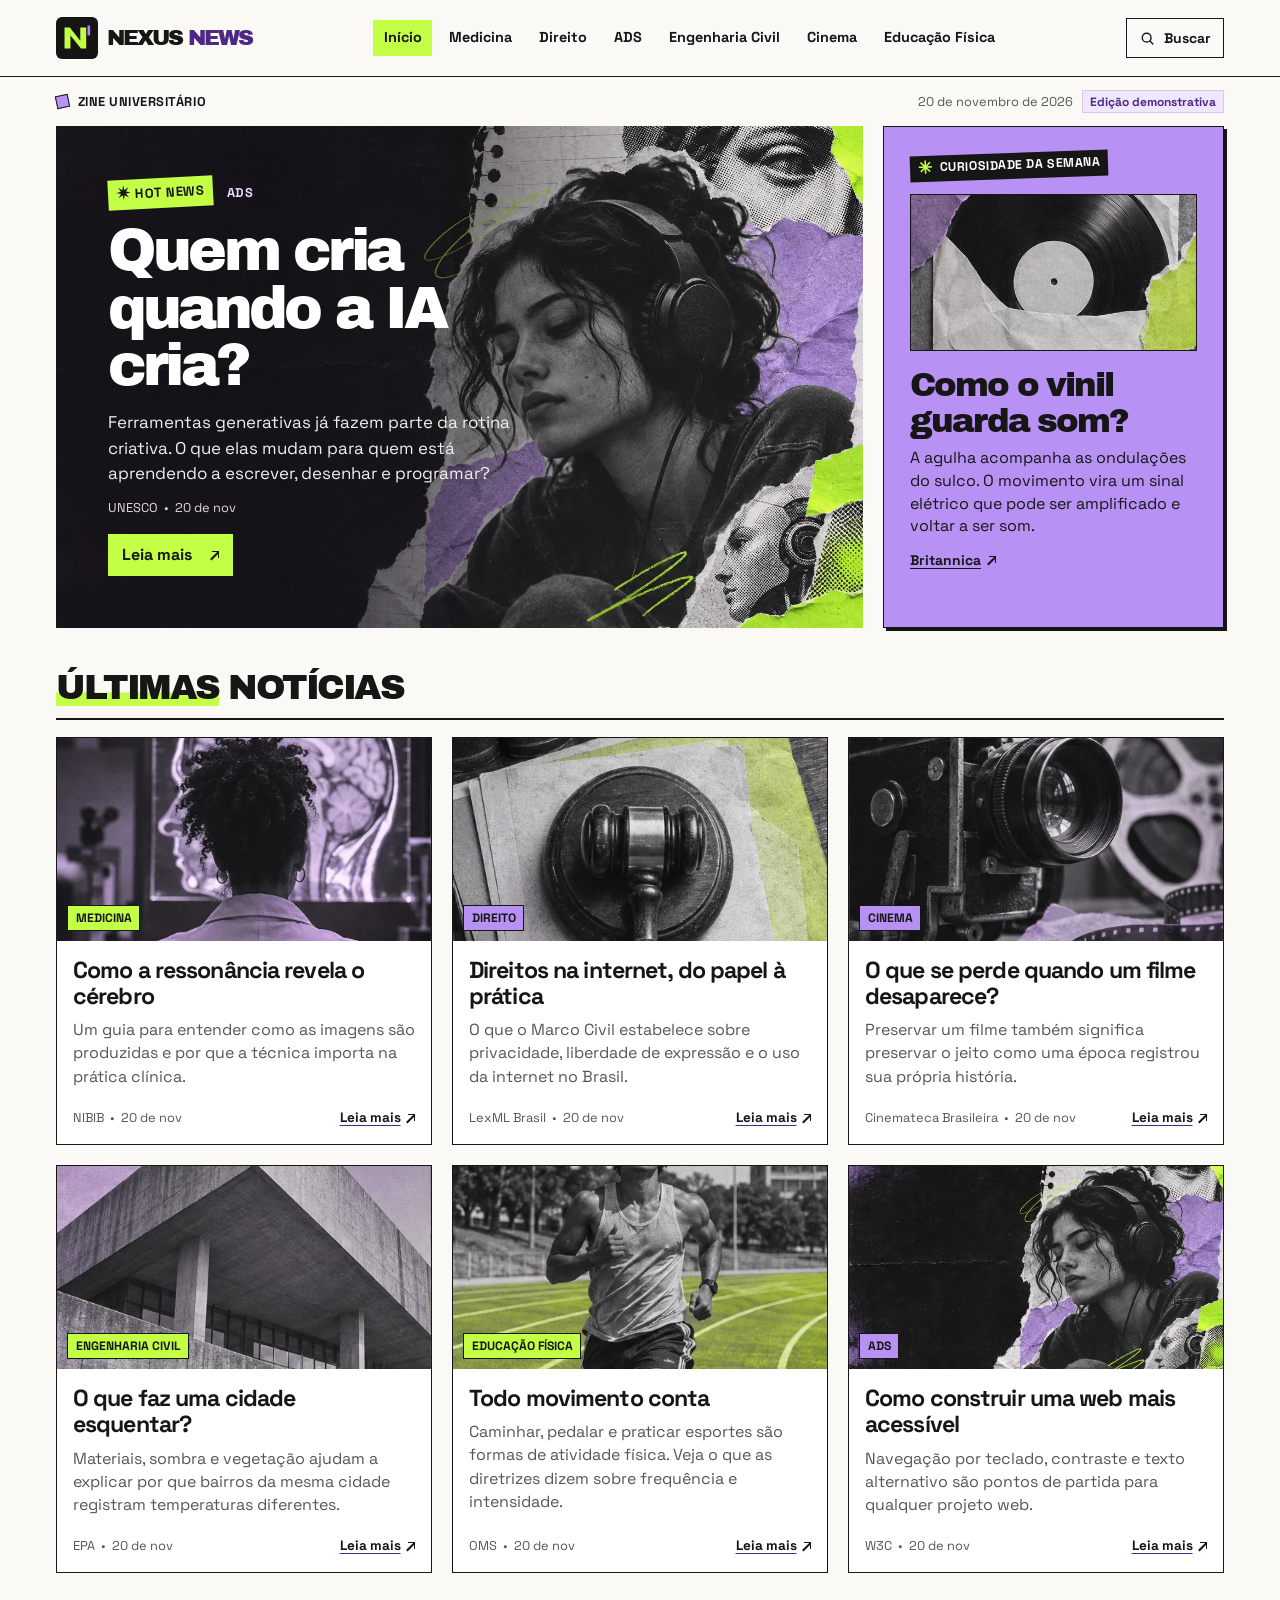
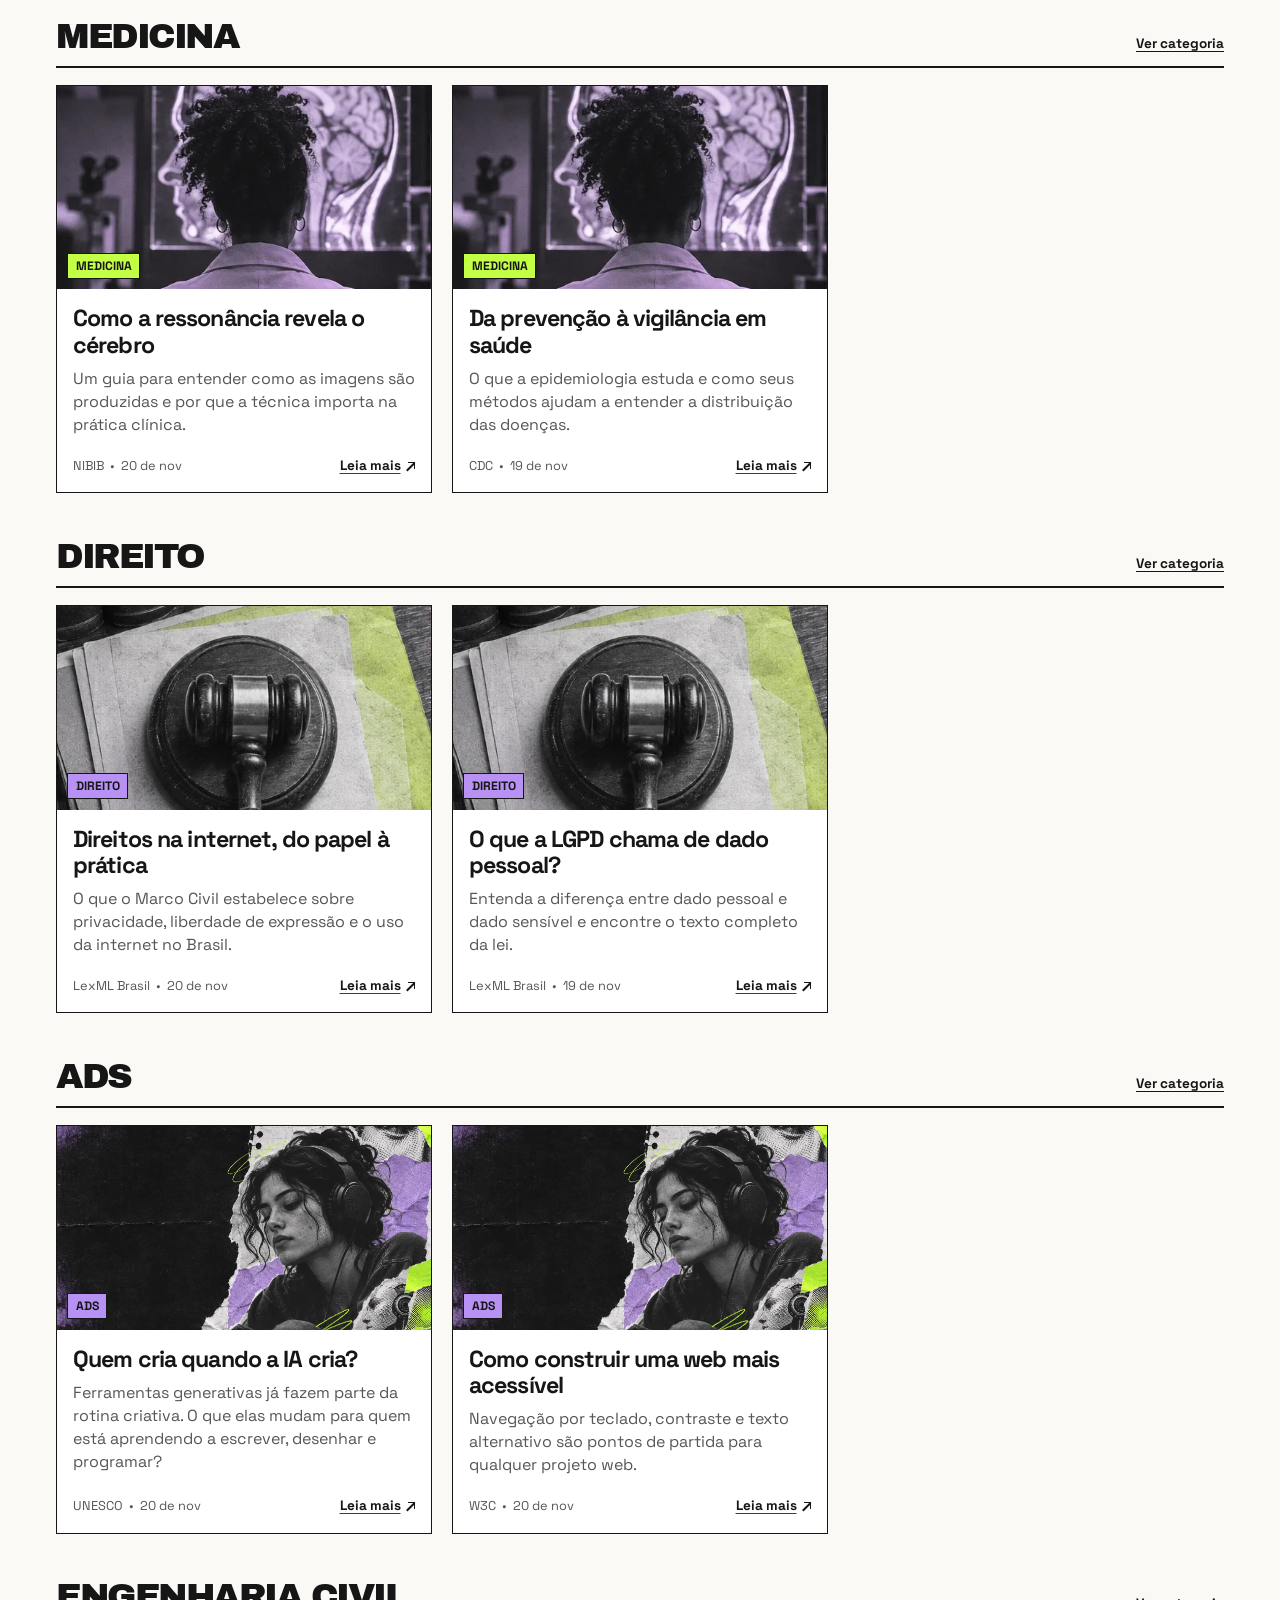
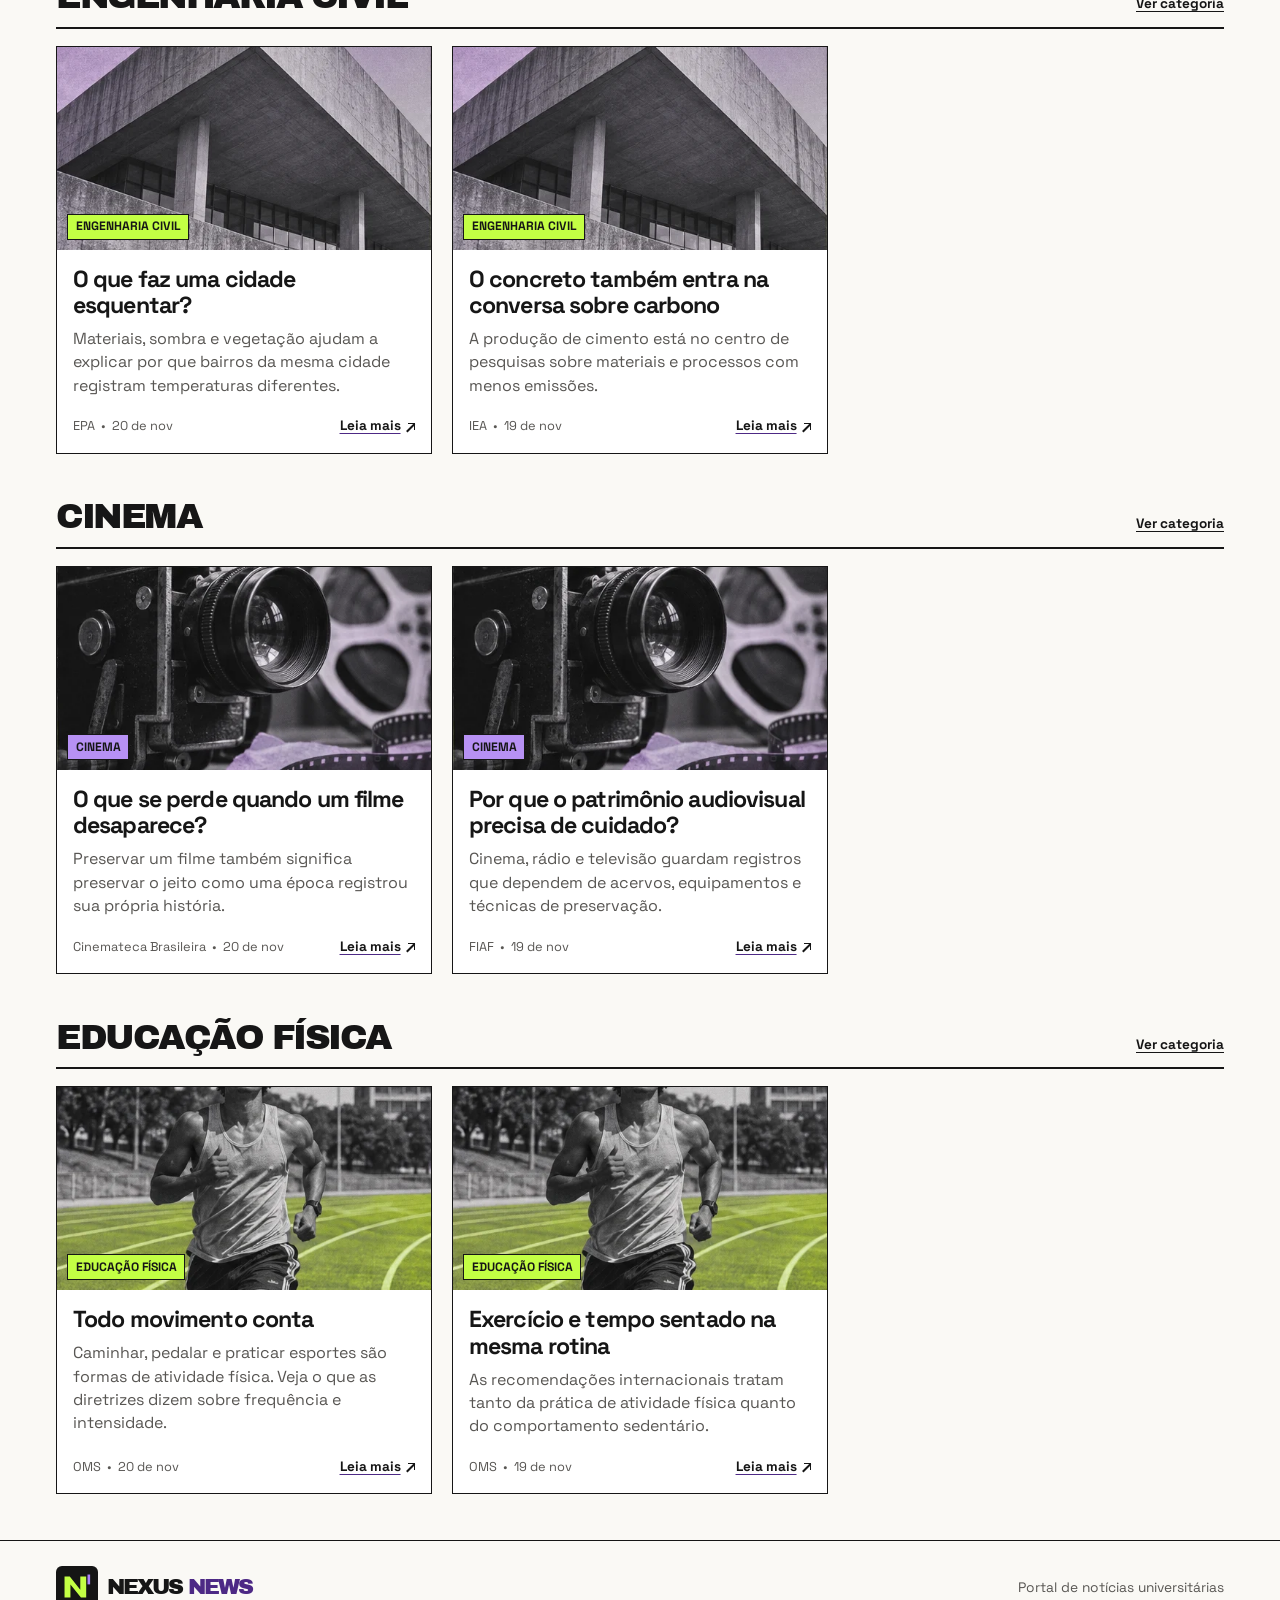
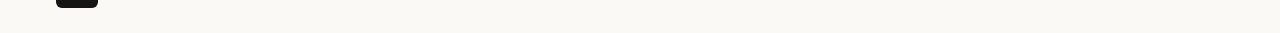
==== index.html @ 8e232ac3 "Versão inicial do NEXUS NEWS" ====
<!doctype html>
<html lang="pt-BR">
<head>
  <meta charset="utf-8">
  <meta name="viewport" content="width=device-width, initial-scale=1">
  <meta name="color-scheme" content="light">
  <title>NEXUS NEWS | Zine Universitário</title>
  <meta name="description" content="NEXUS NEWS reúne notícias, curiosidades e referências para estudantes universitários.">
  <meta property="og:type" content="website">
  <meta property="og:locale" content="pt_BR">
  <meta property="og:site_name" content="NEXUS NEWS">
  <meta property="og:title" content="NEXUS NEWS | Zine Universitário">
  <meta property="og:description" content="NEXUS NEWS reúne notícias, curiosidades e referências para estudantes universitários.">
  <link rel="icon" href="./assets/icon.svg" type="image/svg+xml">
  <link rel="stylesheet" href="./css/style.css">
  <script type="module" src="./js/main.js"></script>
</head>
<body>
  <a class="skip-link" href="#main">Ir para o conteúdo</a>
  <header class="site-header">
    <div class="header-inner wrap">
      <a class="brand" href="./" aria-label="NEXUS NEWS, início">
        <img src="./assets/icon.svg" width="42" height="42" alt="">
        <span class="wordmark">NEXUS <span>NEWS</span></span>
      </a>
      <nav id="primary-navigation" class="primary-nav" aria-label="Navegação principal">
        <ul>
          <li><a href="./" aria-current="page">Início</a></li>
          <li><a href="./medicina/">Medicina</a></li>
          <li><a href="./direito/">Direito</a></li>
          <li><a href="./ads/">ADS</a></li>
          <li><a href="./engenharia-civil/">Engenharia Civil</a></li>
          <li><a href="./cinema/">Cinema</a></li>
          <li><a href="./educacao-fisica/">Educação Física</a></li>
        </ul>
      </nav>
      <div class="header-actions">
        <button type="button" class="icon-button" id="search-toggle" aria-label="Buscar notícias"
                aria-controls="search-panel" aria-expanded="false">
          <svg aria-hidden="true" viewBox="0 0 24 24" fill="none" stroke="currentColor" stroke-width="2" stroke-linecap="round">
            <circle cx="10.8" cy="10.8" r="6.2"/><path d="m15.6 15.6 4 4"/>
          </svg>
          <span class="search-button-label">Buscar</span>
        </button>
        <button type="button" class="icon-button" id="menu-toggle" aria-label="Menu"
                aria-controls="primary-navigation" aria-expanded="false">
          <svg aria-hidden="true" viewBox="0 0 24 24" fill="none" stroke="currentColor" stroke-width="2" stroke-linecap="round">
            <path d="M4 6h16M4 12h16M4 18h16"/>
          </svg>
        </button>
      </div>
    </div>
    <form id="search-panel" class="search-panel wrap" role="search" hidden>
      <label for="search-input">Buscar notícias</label>
      <input id="search-input" type="search" placeholder="Título, assunto ou categoria" autocomplete="off">
      <button type="button" class="search-close">Fechar</button>
    </form>
  </header>
  <main id="main" class="site-main wrap" tabindex="-1">
    <div class="edition-bar">
      <p class="edition-identity">Zine universitário</p>
      <div class="edition-details">
        <span id="edition-date"></span>
        <span id="edition-kind" class="edition-kind" hidden>Edição demonstrativa</span>
      </div>
    </div>
    <div id="content">
      <div id="data-status" class="data-status" role="status">Carregando a edição…</div>
      <noscript><p class="stage-message">Ative o JavaScript para ver as notícias.</p></noscript>
      <div data-edition-content>
      <div class="lead-grid">
        <div id="hero-content"></div>
        <div id="curiosity-content"></div>
      </div>
      <section class="news-section" aria-labelledby="latest-title">
        <div class="section-head">
          <h2 id="latest-title" class="section-title"><span>Últimas</span> notícias</h2>
        </div>
        <div id="latest-grid" class="news-grid"></div>
      </section>
      <div id="category-sections"></div>
      </div>
    </div>
    <section id="search-results" class="news-section" aria-labelledby="search-results-title" hidden>
      <div class="section-head">
        <h1 id="search-results-title" class="section-title">Resultados da busca</h1>
      </div>
      <p id="search-status" role="status"></p>
      <div class="news-grid"></div>
    </section>
  </main>
  <footer class="site-footer">
    <div class="footer-inner wrap">
      <a class="brand" href="./" aria-label="NEXUS NEWS, início">
        <img src="./assets/icon.svg" width="42" height="42" alt="">
        <span class="wordmark">NEXUS <span>NEWS</span></span>
      </a>
      <p>Portal de notícias universitárias</p>
    </div>
  </footer>
</body>
</html>
---- css/style.css ----
@font-face {
  font-family: Archivo Black;
  src: url('../assets/fonts/archivo-black.woff2') format('woff2');
  font-weight: 400;
  font-display: swap;
}

@font-face {
  font-family: Space Grotesk;
  src: url('../assets/fonts/space-grotesk.woff2') format('woff2');
  font-weight: 300 700;
  font-display: swap;
}

:root {
  color-scheme: light;
  --paper: #faf9f5;
  --white: #fff;
  --ink: #161616;
  --muted: #585653;
  --rule: #d9d7d0;
  --green: #c3ff44;
  --purple: #b791f4;
  --purple-dark: #4d2985;
  --purple-light: #efe6ff;
  --display: 'Archivo Black', 'Arial Black', Arial, sans-serif;
  --body: 'Space Grotesk', Arial, sans-serif;
  --site-width: 1320px;
}

*, *::before, *::after { box-sizing: border-box; }
[hidden] { display: none !important; }
::selection { background: var(--green); color: var(--ink); }

body {
  min-width: 280px;
  margin: 0;
  background: var(--paper);
  color: var(--ink);
  font-family: var(--body);
  font-size: 1rem;
  line-height: 1.5;
}

h1, h2, h3, p { margin: 0; }
a { color: inherit; }
img { display: block; max-width: 100%; }
button, input { font: inherit; color: inherit; }
button { cursor: pointer; }
button, a { -webkit-tap-highlight-color: transparent; }

:focus-visible {
  outline: 3px solid var(--purple-dark);
  outline-offset: 4px;
}

.wrap { width: min(var(--site-width), calc(100% - 36px)); margin-inline: auto; }

.skip-link {
  position: absolute;
  z-index: 5;
  top: .5rem;
  left: .5rem;
  transform: translateY(-160%);
  background: var(--green);
  padding: .6rem 1rem;
  color: var(--ink);
  font-weight: 700;
}

.skip-link:focus { transform: translateY(0); }

.site-header {
  position: relative;
  z-index: 2;
  border-bottom: 1px solid var(--ink);
  background: var(--paper);
}

.header-inner {
  display: grid;
  grid-template-columns: 1fr auto;
  align-items: center;
  min-height: 68px;
  column-gap: .75rem;
}

.brand {
  display: inline-flex;
  align-items: center;
  gap: 9px;
  width: fit-content;
  text-decoration: none;
}

.brand img { width: 38px; height: 38px; }
.wordmark {
  font-family: var(--display);
  font-size: clamp(1.05rem, 3.6vw, 1.38rem);
  letter-spacing: -.085em;
  line-height: 1;
  white-space: nowrap;
}

.wordmark span { color: var(--purple-dark); }
.header-actions { display: flex; gap: 6px; }

.icon-button {
  display: inline-flex;
  align-items: center;
  justify-content: center;
  gap: .48rem;
  min-width: 40px;
  min-height: 40px;
  padding: 0 .58rem;
  border: 1px solid var(--ink);
  background: transparent;
  font-size: .875rem;
  font-weight: 700;
}

.icon-button:hover, .icon-button[aria-expanded='true'] { background: var(--green); }
.icon-button svg { width: 17px; height: 17px; }
.search-button-label { display: none; }

.primary-nav {
  display: none;
  grid-column: 1 / -1;
  margin-block: .25rem .8rem;
  border-top: 1px solid var(--rule);
}

.primary-nav.is-open { display: block; }
.primary-nav ul { display: grid; gap: 3px; padding: .5rem 0 0; margin: 0; list-style: none; }

.primary-nav a {
  display: block;
  padding: .5rem .72rem;
  font-size: .9rem;
  font-weight: 700;
  text-decoration: none;
  white-space: nowrap;
}

.primary-nav a:hover { background: var(--purple-light); }
.primary-nav a[aria-current='page'] { background: var(--green); }

.edition-bar {
  display: flex;
  flex-wrap: wrap;
  gap: 5px 14px;
  justify-content: space-between;
  align-items: center;
  min-height: 49px;
  padding-block: .45rem;
  color: var(--muted);
  font-size: .8rem;
}

.edition-identity {
  display: flex;
  gap: .55rem;
  align-items: center;
  color: var(--ink);
  font-weight: 700;
  letter-spacing: .04em;
  text-transform: uppercase;
}

.edition-identity::before {
  width: 13px;
  height: 13px;
  flex: 0 0 13px;
  background: var(--purple);
  border: 1px solid var(--ink);
  content: '';
  transform: rotate(-12deg);
}

.edition-details { display: flex; gap: .55rem; flex-wrap: wrap; align-items: center; }
.edition-kind {
  color: var(--purple-dark);
  border: 1px solid #d8c8ef;
  background: var(--purple-light);
  padding: .08rem .43rem;
  font-size: .75rem;
  font-weight: 700;
}

.lead-grid { display: grid; gap: 15px; }
#hero-content, #curiosity-content, .news-card { min-width: 0; }

.hero {
  display: grid;
  min-height: 520px;
  position: relative;
  isolation: isolate;
  overflow: hidden;
  background: #17151a;
  color: var(--white);
}

.hero-image, .hero::after { position: absolute; inset: 0; width: 100%; height: 100%; }
.hero-image { z-index: -2; object-fit: cover; object-position: 67% center; }

.hero::after {
  z-index: -1;
  background: linear-gradient(180deg, #15121830 4%, #1512187f 34%, #151218ee 70%, #151218 100%);
  content: '';
}

.hero-body {
  display: flex;
  flex-wrap: wrap;
  gap: .63rem .75rem;
  align-items: center;
  align-self: end;
  align-content: start;
  padding: clamp(21px, 4.4vw, 52px);
}

.hot-label, .hero-category {
  width: fit-content;
  font-weight: 700;
  text-transform: uppercase;
  letter-spacing: .045em;
  white-space: nowrap;
}

.hot-label {
  display: flex;
  align-items: center;
  gap: .28rem;
  padding: .2rem .54rem;
  background: var(--green);
  color: var(--ink);
  font-size: .82rem;
  transform: rotate(-3deg);
}

.hot-label span { font-size: 1.18em; }
.hero-category { color: #e9d8ff; font-size: .8rem; }

.hero-title {
  flex-basis: 100%;
  max-width: 100%;
  margin-block: .18rem .23rem;
  font-family: var(--display);
  font-size: clamp(2.1rem, 7.5vw, 4.1rem);
  font-weight: 400;
  line-height: .99;
  letter-spacing: -.065em;
  text-wrap: balance;
  overflow-wrap: anywhere;
}

.hero-summary { flex-basis: 100%; max-width: 37ch; color: #f1eef0; }
.hero .byline { width: 100%; flex-basis: 100%; color: #ded8e6; }

.hero-link {
  display: inline-flex;
  align-items: center;
  gap: 1.1rem;
  padding: .57rem .86rem;
  margin-top: .27rem;
  background: var(--green);
  color: var(--ink);
  font-weight: 700;
  text-decoration: none;
}

.hero-link:hover { background: var(--white); }
.hero-link:focus-visible { outline-color: var(--green); }
.arrow {
  position: relative;
  display: inline-block;
  flex: 0 0 10px;
  width: 10px;
  height: 10px;
}
.arrow::before, .arrow::after { position: absolute; content: ''; }
.arrow::before {
  top: 1px;
  right: 0;
  width: 7px;
  height: 7px;
  border-top: 1.5px solid;
  border-right: 1.5px solid;
}
.arrow::after {
  top: 5px;
  left: 0;
  width: 11px;
  height: 1.5px;
  background: currentColor;
  transform: rotate(-45deg);
}

.curiosity {
  display: flex;
  flex-direction: column;
  align-items: start;
  height: 100%;
  padding: clamp(16px, 2vw, 26px);
  border: 1px solid var(--ink);
  background: var(--purple);
  box-shadow: 3px 3px 0 var(--ink);
}

.curiosity-label {
  display: flex;
  gap: .44rem;
  align-items: center;
  padding: .2rem .5rem .24rem;
  background: var(--ink);
  color: var(--white);
  font-size: .78rem;
  font-weight: 700;
  text-transform: uppercase;
  letter-spacing: .045em;
  transform: rotate(-2deg);
}

.curiosity-label span { color: var(--green); font-size: 1.08rem; line-height: 1; }
.curiosity-image {
  width: 100%;
  aspect-ratio: 16 / 8.7;
  margin-block: 16px;
  border: 1px solid var(--ink);
  object-fit: cover;
  object-position: center;
  background: var(--ink);
}

.curiosity-title {
  max-width: 23ch;
  font-family: var(--display);
  font-size: clamp(1.47rem, 3vw, 2.12rem);
  font-weight: 400;
  letter-spacing: -.061em;
  line-height: 1.06;
  text-wrap: balance;
  overflow-wrap: anywhere;
}

.curiosity-copy { margin-top: .55rem; line-height: 1.42; }
.curiosity > .curiosity-copy { margin-top: 1rem; }
.curiosity-link {
  display: inline-flex;
  gap: .32rem;
  margin-top: .72rem;
  align-items: center;
  font-size: .87rem;
  font-weight: 700;
  text-underline-offset: .18em;
}
.curiosity-link:hover { text-decoration-thickness: 2px; }

.news-section { margin-block: 34px 42px; }
.section-head {
  display: flex;
  flex-wrap: wrap;
  justify-content: space-between;
  align-items: baseline;
  gap: 7px 20px;
  margin-bottom: 17px;
  padding: .1rem 0 .6rem;
  border-bottom: 2px solid var(--ink);
}

.section-title {
  display: inline-block;
  font-family: var(--display);
  font-weight: 400;
  font-size: clamp(1.34rem, 3.75vw, 2.22rem);
  line-height: 1.12;
  letter-spacing: -.07em;
  overflow-wrap: anywhere;
  text-transform: uppercase;
}

.section-title span { box-shadow: inset 0 -.38em 0 var(--green); }
.section-link { font-size: .85rem; font-weight: 700; text-underline-offset: .25em; }
.section-link:hover { color: var(--purple-dark); }

.news-grid { display: grid; gap: 16px; }
.news-card { display: flex; flex-direction: column; background: var(--white); border: 1px solid var(--ink); }
.card-media { position: relative; overflow: hidden; background: var(--purple-light); }
.card-media img { width: 100%; aspect-ratio: 16 / 8.7; object-fit: cover; }

.category-chip {
  position: absolute;
  bottom: .65rem;
  left: .65rem;
  padding: .18rem .46rem;
  background: var(--green);
  color: var(--ink);
  border: 1px solid var(--ink);
  font-size: .76rem;
  font-weight: 700;
  text-transform: uppercase;
}

.category-chip:is([data-category='ads'], [data-category='cinema'], [data-category='direito']) {
  background: var(--purple);
}

.card-body { flex: 1; display: flex; flex-direction: column; gap: .55rem; padding: 16px; }
.card-title { font-size: clamp(1.15rem, 2.1vw, 1.45rem); line-height: 1.13; letter-spacing: -.038em; overflow-wrap: anywhere; }
.card-summary { color: var(--muted); line-height: 1.45; }
.card-footer {
  display: flex;
  flex-wrap: wrap;
  align-items: baseline;
  justify-content: space-between;
  column-gap: 10px;
  row-gap: 5px;
  margin-top: auto;
  padding-top: .68rem;
}

.byline { display: flex; align-items: baseline; flex-wrap: wrap; gap: 0 .38rem; color: var(--muted); font-size: .8rem; }
.byline .source-name + time::before { content: '•'; margin-right: .38rem; }
.read-link {
  display: inline-flex;
  gap: .28rem;
  align-items: center;
  font-size: .85rem;
  font-weight: 700;
  text-decoration-color: var(--purple-dark);
  text-underline-offset: .2em;
}
.read-link:hover { color: var(--purple-dark); }

.category-banner {
  display: grid;
  gap: .5rem;
  min-height: 220px;
  align-content: center;
  padding: clamp(23px, 6vw, 54px);
  background: var(--purple);
  border: 1px solid var(--ink);
  box-shadow: 4px 4px 0 var(--ink);
}
.category-banner a { width: fit-content; font-weight: 700; text-underline-offset: .22em; }
.category-banner h1 {
  font-family: var(--display);
  font-size: clamp(2.35rem, 8.6vw, 5.5rem);
  font-weight: 400;
  letter-spacing: -.08em;
  line-height: 1.02;
  overflow-wrap: anywhere;
}

.data-status, .stage-message, .inline-empty { padding: 1rem; border: 1px solid var(--rule); background: var(--white); }
.data-status { margin: 0 0 .8rem; }
#hero-content .stage-message { display: grid; min-height: 10rem; place-items: center; }
.inline-empty { grid-column: 1 / -1; }
.retry-button { margin-top: .5rem; padding: .4rem .7rem; border: 1px solid var(--ink); background: var(--green); font-weight: 700; }

.search-panel {
  display: flex;
  align-items: center;
  gap: .4rem;
  flex-wrap: wrap;
  margin-block: 4px 12px;
  padding: .75rem;
  border: 1px solid var(--ink);
  background: var(--purple-light);
}
.search-panel label { flex-basis: 100%; font-size: .87rem; font-weight: 700; }
.search-panel input { flex: 1; min-width: 130px; padding: .58rem .68rem; background: var(--white); border: 1px solid var(--ink); border-radius: 0; }
.search-close { min-height: 44px; padding: .45rem .75rem; border: 1px solid var(--ink); background: var(--green); font-weight: 700; }
#search-status { margin-bottom: .9rem; color: var(--muted); }

.site-main { min-height: 68vh; }
.site-footer { margin-top: 46px; padding-block: 25px; border-top: 1px solid var(--ink); }
.footer-inner { display: flex; flex-wrap: wrap; justify-content: space-between; gap: .6rem 1rem; align-items: center; }
.footer-inner p { color: var(--muted); font-size: .86rem; }

@media (min-width: 600px) {
  .wrap { width: min(var(--site-width), calc(100% - 64px)); }
  .news-grid { grid-template-columns: repeat(2, minmax(0, 1fr)); }
  .search-button-label { display: inline; }
}

@media (min-width: 900px) {
  .lead-grid { grid-template-columns: minmax(0, 2.37fr) minmax(0, 1fr); gap: 20px; }
  .hero { min-height: 480px; }
  .hero-image { object-position: center; }
  .hero::after { background: linear-gradient(90deg, #151218f2 3%, #151218cf 30%, #15121870 54%, #15121805 80%); }
  .hero-body { align-self: center; max-width: 76%; gap: .73rem .85rem; }
  .hero-title { font-size: clamp(2.5rem, 4.55vw, 4.65rem); text-wrap: initial; }
  .hero-summary { font-size: 1.06rem; }
  .news-grid { grid-template-columns: repeat(3, minmax(0, 1fr)); gap: 20px; }
  .news-section { margin-top: 39px; }
}

@media (min-width: 1090px) {
  .header-inner { grid-template-columns: auto 1fr auto; column-gap: 1.5rem; min-height: 76px; }
  .brand img { width: 42px; height: 42px; }
  .primary-nav, .primary-nav.is-open { display: block; grid-column: auto; justify-self: center; margin: 0; border: 0; }
  .primary-nav ul { display: flex; gap: 2px; padding: 0; }
  .primary-nav a { padding: .42rem .56rem; }
  #menu-toggle { display: none; }
  .header-actions { grid-column: 3; grid-row: 1; }
  .icon-button { padding-inline: .75rem; }
}

@media (min-width: 1280px) {
  .wrap { width: min(var(--site-width), calc(100% - 112px)); }
  .hero { min-height: 492px; }
  .hero-body { max-width: 68%; }
  .primary-nav ul { gap: 6px; }
  .primary-nav a { padding-inline: .66rem; }
}
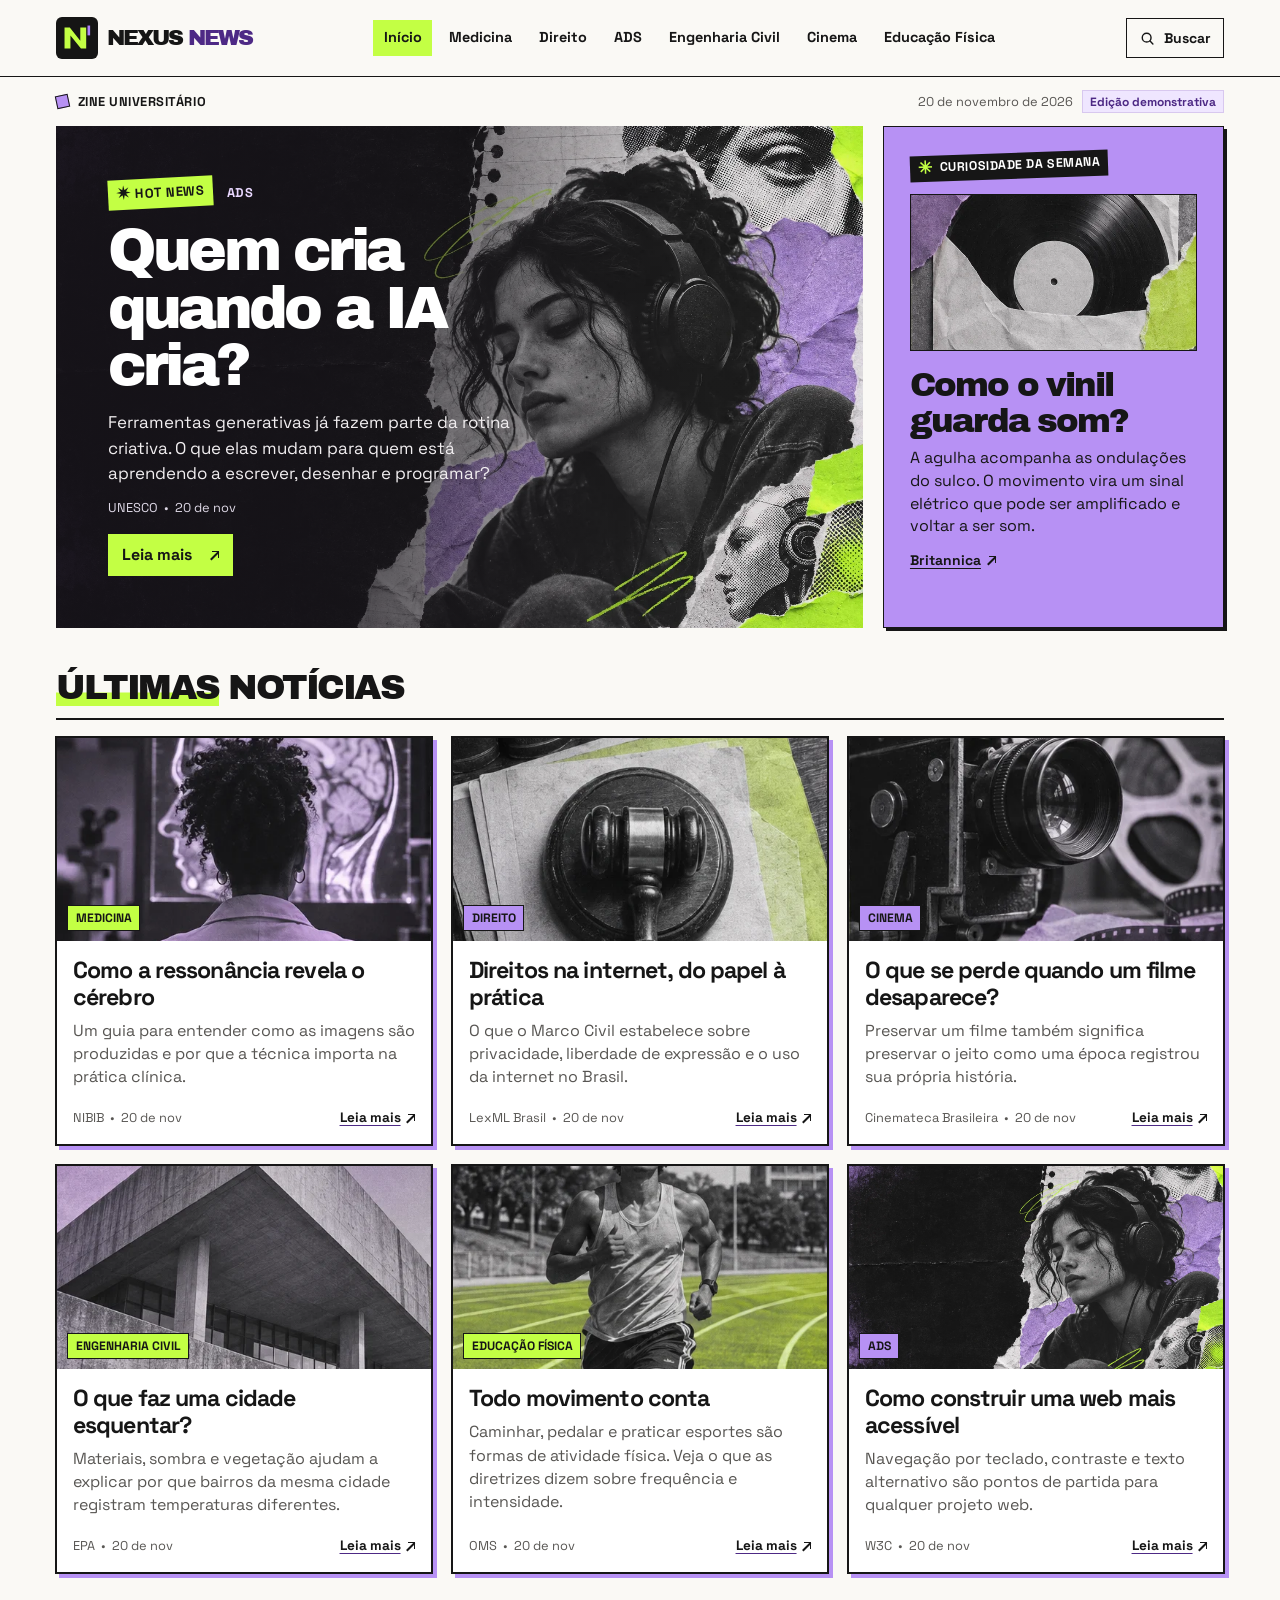
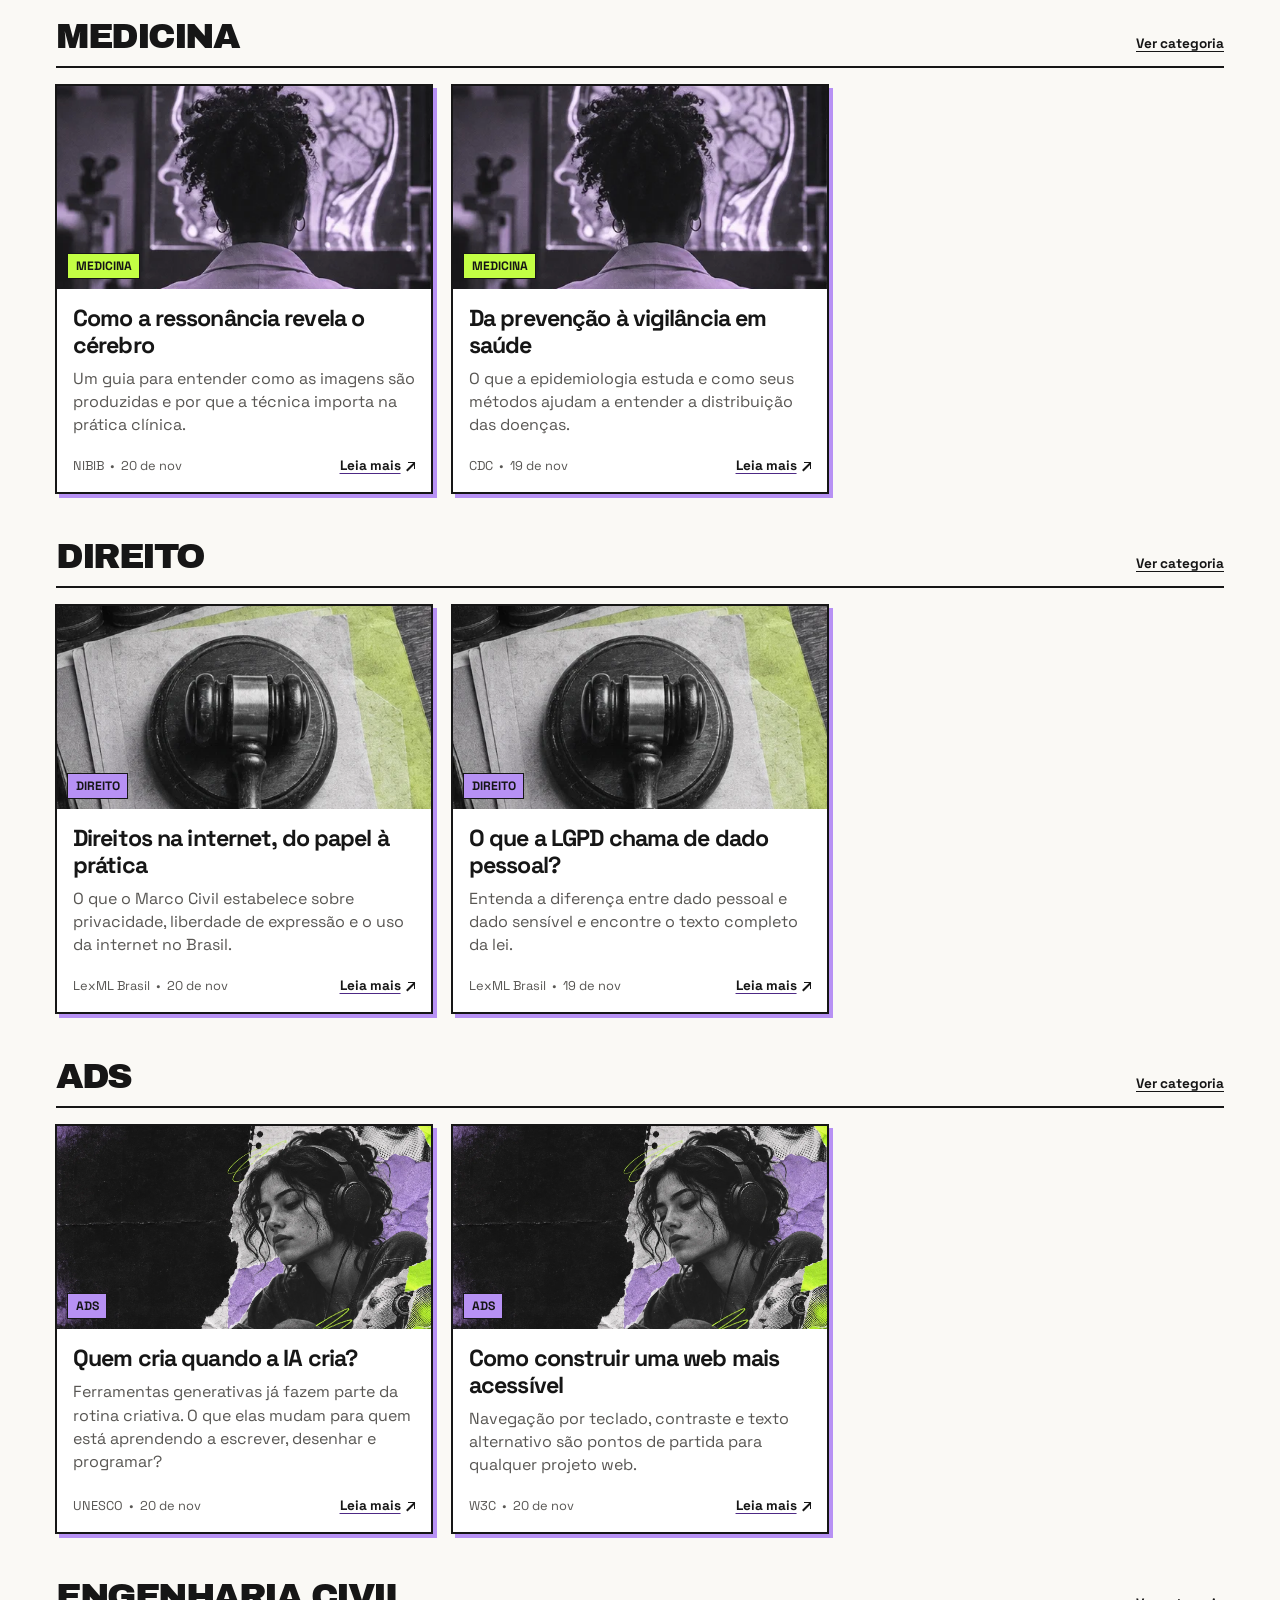
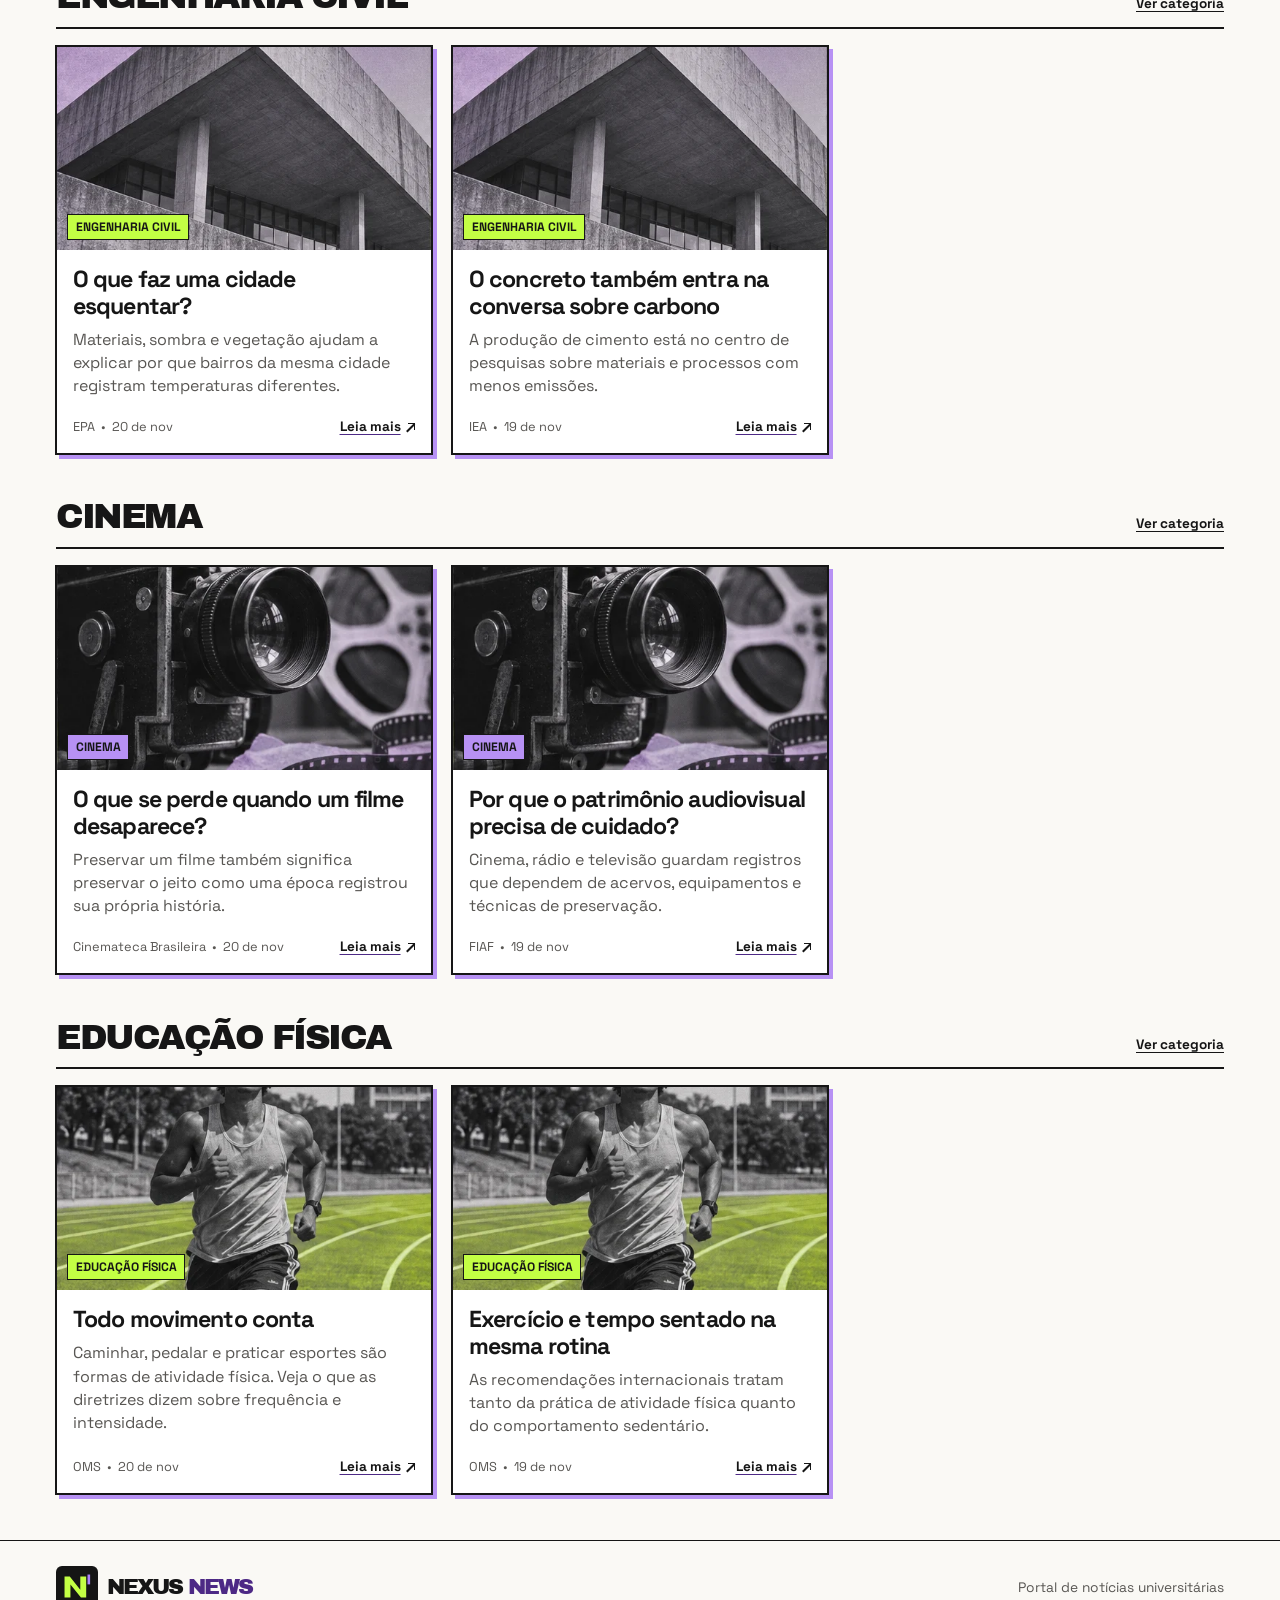
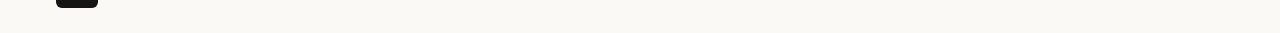
==== commit 92fe9004: "Implement color scheme and theme detection script Added dark mode support and theme script." ====
--- a/index.html
+++ b/index.html
@@ -3,7 +3,16 @@
 <head>
   <meta charset="utf-8">
   <meta name="viewport" content="width=device-width, initial-scale=1">
-  <meta name="color-scheme" content="light">
+<meta name="color-scheme" content="light dark">
+<script>
+  (function(){try{var t=localStorage.getItem('nexus-theme');
+  if(t!=='dark'&&t!=='light')t=matchMedia('(prefers-color-scheme: dark)').matches?'dark':'light';
+  document.documentElement.setAttribute('data-theme',t);}catch(e){}})();
+</script>
+<link rel="icon" href="./assets/icon.svg" type="image/svg+xml">
+<link rel="stylesheet" href="./css/style.css">
+<script src="./js/theme.js" defer></script>
+<script type="module" src="./js/main.js"></script>
   <title>NEXUS NEWS | Zine Universitário</title>
   <meta name="description" content="NEXUS NEWS reúne notícias, curiosidades e referências para estudantes universitários.">
   <meta property="og:type" content="website">
--- a/css/style.css
+++ b/css/style.css
@@ -12,25 +12,61 @@
   font-display: swap;
 }
 
+/* ==========================================================================
+   TEMAS
+   Papéis das variáveis:
+   --paper         fundo da página e do cabeçalho
+   --surface       cards, campos, mensagens
+   --ink           texto principal
+   --muted         texto secundário
+   --rule          divisórias suaves
+   --border        bordas fortes (cards, cabeçalho, botões)
+   --on-accent     texto/bordas sobre verde-limão e lilás (sempre escuro)
+   --white         branco fixo (texto sobre fundos escuros fixos, como o hero)
+   --purple        lilás de destaque (fundos)
+   --purple-dark   roxo forte usado em texto, links e foco
+   --purple-light  tinta lilás suave usada em fundos
+   ========================================================================== */
 :root {
   color-scheme: light;
   --paper: #faf9f5;
+  --surface: #fff;
   --white: #fff;
   --ink: #161616;
+  --on-accent: #161616;
   --muted: #585653;
   --rule: #d9d7d0;
+  --border: #161616;
+  --shadow-solid: #161616;
   --green: #c3ff44;
   --purple: #b791f4;
   --purple-dark: #4d2985;
   --purple-light: #efe6ff;
+  --kind-border: #d8c8ef;
+  --tt-fill: #faf9f5;
   --display: 'Archivo Black', 'Arial Black', Arial, sans-serif;
   --body: 'Space Grotesk', Arial, sans-serif;
   --site-width: 1320px;
 }
 
+:root[data-theme='dark'] {
+  color-scheme: dark;
+  --paper: #121118;
+  --surface: #1c1b24;
+  --ink: #f4f2ee;
+  --muted: #b5b2bd;
+  --rule: #2d2b38;
+  --border: #3d3b4a;
+  --shadow-solid: #3d3b4a;
+  --purple-dark: #cdb4ff;
+  --purple-light: #2a2240;
+  --kind-border: #4a3b72;
+  --tt-fill: #181720;
+}
+
 *, *::before, *::after { box-sizing: border-box; }
 [hidden] { display: none !important; }
-::selection { background: var(--green); color: var(--ink); }
+::selection { background: var(--green); color: var(--on-accent); }
 
 body {
   min-width: 280px;
@@ -54,6 +90,26 @@
   outline-offset: 4px;
 }
 
+.sr-only {
+  position: absolute;
+  width: 1px;
+  height: 1px;
+  margin: -1px;
+  padding: 0;
+  overflow: hidden;
+  clip: rect(0 0 0 0);
+  white-space: nowrap;
+  border: 0;
+}
+
+/* Suaviza a troca de tema (a classe é aplicada pelo js/theme.js só durante a troca) */
+:root.theme-transition,
+:root.theme-transition *,
+:root.theme-transition *::before,
+:root.theme-transition *::after {
+  transition: background-color .35s ease, color .35s ease, border-color .35s ease, box-shadow .35s ease !important;
+}
+
 .wrap { width: min(var(--site-width), calc(100% - 36px)); margin-inline: auto; }
 
 .skip-link {
@@ -64,7 +120,7 @@
   transform: translateY(-160%);
   background: var(--green);
   padding: .6rem 1rem;
-  color: var(--ink);
+  color: var(--on-accent);
   font-weight: 700;
 }
 
@@ -73,7 +129,7 @@
 .site-header {
   position: relative;
   z-index: 2;
-  border-bottom: 1px solid var(--ink);
+  border-bottom: 1px solid var(--border);
   background: var(--paper);
 }
 
@@ -94,6 +150,7 @@
 }
 
 .brand img { width: 38px; height: 38px; }
+:root[data-theme='dark'] .brand img { outline: 1px solid var(--border); outline-offset: 0; }
 .wordmark {
   font-family: var(--display);
   font-size: clamp(1.05rem, 3.6vw, 1.38rem);
@@ -103,7 +160,7 @@
 }
 
 .wordmark span { color: var(--purple-dark); }
-.header-actions { display: flex; gap: 6px; }
+.header-actions { display: flex; align-items: center; gap: 6px; }
 
 .icon-button {
   display: inline-flex;
@@ -113,15 +170,146 @@
   min-width: 40px;
   min-height: 40px;
   padding: 0 .58rem;
-  border: 1px solid var(--ink);
+  border: 1px solid var(--border);
   background: transparent;
   font-size: .875rem;
   font-weight: 700;
 }
 
-.icon-button:hover, .icon-button[aria-expanded='true'] { background: var(--green); }
+.icon-button:hover, .icon-button[aria-expanded='true'] { background: var(--green); color: var(--on-accent); }
 .icon-button svg { width: 17px; height: 17px; }
 .search-button-label { display: none; }
+
+/* ==========================================================================
+   BOTÃO DE TEMA (sol / lua)
+   O estado visual vem de :root[data-theme], definido antes da pintura pelo
+   script inline do <head>. O JS só alterna o atributo; a animação é toda CSS.
+   ========================================================================== */
+.theme-toggle {
+  --tt-w: 54px;
+  --tt-h: 30px;
+  --tt-thumb: 22px;
+  --tt-pad: 4px;
+  --tt-travel: calc(var(--tt-w) - var(--tt-thumb) - var(--tt-pad) * 2);
+  --tt-time: .55s;
+  --tt-ease: cubic-bezier(.4, 1.35, .5, 1);
+  display: inline-flex;
+  align-items: center;
+  justify-content: center;
+  width: calc(var(--tt-w) + 6px);
+  min-height: 40px;   /* área de toque confortável */
+  padding: 0;
+  border: 0;
+  background: none;
+}
+
+.theme-toggle:focus-visible { outline: none; }
+.theme-toggle:focus-visible .tt-track { outline: 3px solid var(--purple-dark); outline-offset: 3px; }
+
+.tt-track {
+  position: relative;
+  display: block;
+  width: var(--tt-w);
+  height: var(--tt-h);
+  border-radius: 999px;
+  background: var(--tt-fill);
+  transition: background-color .4s ease;
+}
+
+/* Borda em degradê: duas camadas (dia e noite) que se alternam por opacidade */
+.tt-track::before, .tt-track::after {
+  position: absolute;
+  inset: 0;
+  padding: 2px;
+  border-radius: inherit;
+  content: '';
+  -webkit-mask: linear-gradient(#000 0 0) content-box, linear-gradient(#000 0 0);
+  -webkit-mask-composite: xor;
+  mask: linear-gradient(#000 0 0) content-box exclude, linear-gradient(#000 0 0);
+  transition: opacity var(--tt-time) ease;
+}
+.tt-track::before { background: linear-gradient(90deg, #ffb347, var(--purple)); opacity: 1; }
+.tt-track::after  { background: linear-gradient(90deg, #3f8cff, #a06bff); opacity: 0; }
+
+.tt-star {
+  position: absolute;
+  width: 3px;
+  height: 3px;
+  border-radius: 50%;
+  background: #d6e4ff;
+  opacity: 0;
+  transform: scale(.2);
+  transition: opacity .4s ease, transform .4s ease;
+}
+.tt-star:nth-of-type(1) { top: 28%; left: 18%; }
+.tt-star:nth-of-type(2) { top: 62%; left: 30%; width: 2px; height: 2px; transition-delay: .08s; }
+.tt-star:nth-of-type(3) { top: 24%; left: 40%; width: 2px; height: 2px; transition-delay: .16s; }
+
+.tt-thumb {
+  position: absolute;
+  top: 50%;
+  left: var(--tt-pad);
+  display: grid;
+  place-items: center;
+  width: var(--tt-thumb);
+  height: var(--tt-thumb);
+  margin-top: calc(var(--tt-thumb) / -2);
+  border-radius: 50%;
+  color: #161616;
+  box-shadow: 0 1px 4px rgb(0 0 0 / .28);
+  transform: translateX(0);
+  transition: transform var(--tt-time) var(--tt-ease);
+}
+
+.tt-thumb::before, .tt-thumb::after {
+  position: absolute;
+  inset: 0;
+  border-radius: 50%;
+  content: '';
+  transition: opacity var(--tt-time) ease;
+}
+.tt-thumb::before { background: linear-gradient(135deg, var(--green), #ffb347 60%, #ff7a3d); opacity: 1; }
+.tt-thumb::after  { background: linear-gradient(135deg, #4aa3ff, #8f5cf5); opacity: 0; }
+
+.tt-icon {
+  position: absolute;
+  z-index: 1;
+  inset: 0;
+  width: 78%;
+  height: 78%;
+  margin: auto;
+  transition: transform var(--tt-time) var(--tt-ease), opacity .3s ease;
+}
+.tt-sun  { opacity: 1; transform: rotate(0) scale(1); }
+.tt-moon { opacity: 0; transform: rotate(-110deg) scale(.3); }
+.tt-moon-star { transition: opacity .3s ease, transform .4s ease; transform-box: fill-box; transform-origin: center; opacity: 0; transform: scale(.2); }
+
+/* Estado escuro */
+:root[data-theme='dark'] .tt-track::before { opacity: 0; }
+:root[data-theme='dark'] .tt-track::after  { opacity: 1; }
+:root[data-theme='dark'] .tt-thumb { transform: translateX(var(--tt-travel)); color: #0f0e1a; }
+:root[data-theme='dark'] .tt-thumb::before { opacity: 0; }
+:root[data-theme='dark'] .tt-thumb::after  { opacity: 1; }
+:root[data-theme='dark'] .tt-sun  { opacity: 0; transform: rotate(110deg) scale(.3); }
+:root[data-theme='dark'] .tt-moon { opacity: 1; transform: rotate(0) scale(1); }
+:root[data-theme='dark'] .tt-moon-star { opacity: 1; transform: scale(1); transition-delay: .3s; }
+:root[data-theme='dark'] .tt-star { opacity: .9; transform: scale(1); transition-delay: .25s; }
+.tt-moon-star + .tt-moon-star { transition-delay: .4s; }
+
+@media (min-width: 600px) {
+  .theme-toggle { --tt-w: 62px; --tt-h: 34px; --tt-thumb: 26px; }
+}
+
+@media (max-width: 359px) {
+  .theme-toggle { --tt-w: 48px; --tt-h: 28px; --tt-thumb: 20px; --tt-pad: 4px; }
+  .header-actions { gap: 2px; }
+  .brand img { width: 32px; height: 32px; }
+  .wordmark { font-size: .95rem; }
+}
+
+@media (prefers-reduced-motion: reduce) {
+  .theme-toggle, .theme-toggle *, .theme-toggle *::before, .theme-toggle *::after { transition: none !important; }
+}
 
 .primary-nav {
   display: none;
@@ -143,7 +331,7 @@
 }
 
 .primary-nav a:hover { background: var(--purple-light); }
-.primary-nav a[aria-current='page'] { background: var(--green); }
+.primary-nav a[aria-current='page'] { background: var(--green); color: var(--on-accent); }
 
 .edition-bar {
   display: flex;
@@ -172,7 +360,7 @@
   height: 13px;
   flex: 0 0 13px;
   background: var(--purple);
-  border: 1px solid var(--ink);
+  border: 1px solid var(--border);
   content: '';
   transform: rotate(-12deg);
 }
@@ -180,7 +368,7 @@
 .edition-details { display: flex; gap: .55rem; flex-wrap: wrap; align-items: center; }
 .edition-kind {
   color: var(--purple-dark);
-  border: 1px solid #d8c8ef;
+  border: 1px solid var(--kind-border);
   background: var(--purple-light);
   padding: .08rem .43rem;
   font-size: .75rem;
@@ -233,7 +421,7 @@
   gap: .28rem;
   padding: .2rem .54rem;
   background: var(--green);
-  color: var(--ink);
+  color: var(--on-accent);
   font-size: .82rem;
   transform: rotate(-3deg);
 }
@@ -264,7 +452,7 @@
   padding: .57rem .86rem;
   margin-top: .27rem;
   background: var(--green);
-  color: var(--ink);
+  color: var(--on-accent);
   font-weight: 700;
   text-decoration: none;
 }
@@ -302,9 +490,10 @@
   align-items: start;
   height: 100%;
   padding: clamp(16px, 2vw, 26px);
-  border: 1px solid var(--ink);
+  border: 1px solid var(--border);
   background: var(--purple);
-  box-shadow: 3px 3px 0 var(--ink);
+  color: var(--on-accent);
+  box-shadow: 3px 3px 0 var(--shadow-solid);
 }
 
 .curiosity-label {
@@ -312,7 +501,7 @@
   gap: .44rem;
   align-items: center;
   padding: .2rem .5rem .24rem;
-  background: var(--ink);
+  background: var(--on-accent);
   color: var(--white);
   font-size: .78rem;
   font-weight: 700;
@@ -326,10 +515,10 @@
   width: 100%;
   aspect-ratio: 16 / 8.7;
   margin-block: 16px;
-  border: 1px solid var(--ink);
+  border: 1px solid var(--on-accent);
   object-fit: cover;
   object-position: center;
-  background: var(--ink);
+  background: var(--on-accent);
 }
 
 .curiosity-title {
@@ -355,6 +544,7 @@
   text-underline-offset: .18em;
 }
 .curiosity-link:hover { text-decoration-thickness: 2px; }
+.curiosity :focus-visible { outline-color: var(--on-accent); }
 
 .news-section { margin-block: 34px 42px; }
 .section-head {
@@ -365,7 +555,7 @@
   gap: 7px 20px;
   margin-bottom: 17px;
   padding: .1rem 0 .6rem;
-  border-bottom: 2px solid var(--ink);
+  border-bottom: 2px solid var(--border);
 }
 
 .section-title {
@@ -380,11 +570,24 @@
 }
 
 .section-title span { box-shadow: inset 0 -.38em 0 var(--green); }
+:root[data-theme='dark'] .section-title span { box-shadow: inset 0 -.38em 0 #6d8f1f; }
 .section-link { font-size: .85rem; font-weight: 700; text-underline-offset: .25em; }
 .section-link:hover { color: var(--purple-dark); }
 
 .news-grid { display: grid; gap: 16px; }
-.news-card { display: flex; flex-direction: column; background: var(--white); border: 1px solid var(--ink); }
+.news-card {
+  --lift-x: 0px; --lift-y: 0px; --rx: 0deg; --ry: 0deg;
+  --shadow: 4px;
+  position: relative;
+  display: flex;
+  flex-direction: column;
+  background: var(--surface);
+  border: 1px solid var(--border);
+  /* contorno extra de 1px (sem alterar o layout) + sombra lilás deslocada para baixo e à direita */
+  box-shadow: 0 0 0 1px var(--border), var(--shadow) var(--shadow) 0 1px var(--purple);
+  transform: perspective(900px) translate3d(var(--lift-x), var(--lift-y), 0) rotateX(var(--rx)) rotateY(var(--ry));
+  transition: transform .22s ease-out, box-shadow .22s ease-out;
+}
 .card-media { position: relative; overflow: hidden; background: var(--purple-light); }
 .card-media img { width: 100%; aspect-ratio: 16 / 8.7; object-fit: cover; }
 
@@ -394,8 +597,8 @@
   left: .65rem;
   padding: .18rem .46rem;
   background: var(--green);
-  color: var(--ink);
-  border: 1px solid var(--ink);
+  color: var(--on-accent);
+  border: 1px solid var(--on-accent);
   font-size: .76rem;
   font-weight: 700;
   text-transform: uppercase;
@@ -432,6 +635,38 @@
 }
 .read-link:hover { color: var(--purple-dark); }
 
+/* Card inteiro clicável: o próprio link "Leia mais" é esticado sobre o card (um único <a>, sem links ou botões aninhados). */
+.read-link::after { position: absolute; z-index: 1; inset: 0; content: ''; }
+.read-link:focus-visible { outline: none; }
+/* Controles próprios dentro do card (ex.: "Salvar") ficam acima da área clicável e não disparam a navegação. */
+.news-card :is(button, input, select, a:not(.read-link)) { position: relative; z-index: 2; }
+
+/* Foco por teclado: o contorno acompanha o card inteiro */
+.news-card:has(.read-link:focus-visible) {
+  --lift-x: -3px; --lift-y: -3px; --shadow: 9px;
+  outline: 3px solid var(--purple-dark);
+  outline-offset: 4px;
+  z-index: 3;
+}
+
+/* Mouse: elevação, sombra mais evidente e inclinação discreta (a inclinação é aplicada por js/card-effects.js) */
+@media (hover: hover) and (pointer: fine) {
+  .news-card:has(.read-link) { cursor: pointer; }
+  .news-card:hover { --lift-x: -3px; --lift-y: -3px; --shadow: 9px; z-index: 3; }
+  .news-card.is-tilting { transition: transform .08s linear, box-shadow .22s ease-out; will-change: transform; }
+  .news-card:hover .read-link { color: var(--purple-dark); }
+}
+
+/* Toque: resposta de "pressionado" */
+@media (hover: none) {
+  .news-card:active { --lift-x: 2px; --lift-y: 2px; --shadow: 2px; }
+}
+
+@media (prefers-reduced-motion: reduce) {
+  .news-card, .news-card.is-tilting { transition: none; will-change: auto; }
+  .news-card:hover, .news-card:active, .news-card:has(.read-link:focus-visible) { --lift-x: 0px; --lift-y: 0px; --rx: 0deg; --ry: 0deg; }
+}
+
 .category-banner {
   display: grid;
   gap: .5rem;
@@ -439,10 +674,12 @@
   align-content: center;
   padding: clamp(23px, 6vw, 54px);
   background: var(--purple);
-  border: 1px solid var(--ink);
-  box-shadow: 4px 4px 0 var(--ink);
+  color: var(--on-accent);
+  border: 1px solid var(--border);
+  box-shadow: 4px 4px 0 var(--shadow-solid);
 }
 .category-banner a { width: fit-content; font-weight: 700; text-underline-offset: .22em; }
+.category-banner :focus-visible { outline-color: var(--on-accent); }
 .category-banner h1 {
   font-family: var(--display);
   font-size: clamp(2.35rem, 8.6vw, 5.5rem);
@@ -452,11 +689,11 @@
   overflow-wrap: anywhere;
 }
 
-.data-status, .stage-message, .inline-empty { padding: 1rem; border: 1px solid var(--rule); background: var(--white); }
+.data-status, .stage-message, .inline-empty { padding: 1rem; border: 1px solid var(--rule); background: var(--surface); }
 .data-status { margin: 0 0 .8rem; }
 #hero-content .stage-message { display: grid; min-height: 10rem; place-items: center; }
 .inline-empty { grid-column: 1 / -1; }
-.retry-button { margin-top: .5rem; padding: .4rem .7rem; border: 1px solid var(--ink); background: var(--green); font-weight: 700; }
+.retry-button { margin-top: .5rem; padding: .4rem .7rem; border: 1px solid var(--on-accent); background: var(--green); color: var(--on-accent); font-weight: 700; }
 
 .search-panel {
   display: flex;
@@ -465,16 +702,17 @@
   flex-wrap: wrap;
   margin-block: 4px 12px;
   padding: .75rem;
-  border: 1px solid var(--ink);
+  border: 1px solid var(--border);
   background: var(--purple-light);
 }
 .search-panel label { flex-basis: 100%; font-size: .87rem; font-weight: 700; }
-.search-panel input { flex: 1; min-width: 130px; padding: .58rem .68rem; background: var(--white); border: 1px solid var(--ink); border-radius: 0; }
-.search-close { min-height: 44px; padding: .45rem .75rem; border: 1px solid var(--ink); background: var(--green); font-weight: 700; }
+.search-panel input { flex: 1; min-width: 130px; padding: .58rem .68rem; background: var(--surface); border: 1px solid var(--border); border-radius: 0; }
+.search-panel input::placeholder { color: var(--muted); opacity: 1; }
+.search-close { min-height: 44px; padding: .45rem .75rem; border: 1px solid var(--on-accent); background: var(--green); color: var(--on-accent); font-weight: 700; }
 #search-status { margin-bottom: .9rem; color: var(--muted); }
 
 .site-main { min-height: 68vh; }
-.site-footer { margin-top: 46px; padding-block: 25px; border-top: 1px solid var(--ink); }
+.site-footer { margin-top: 46px; padding-block: 25px; border-top: 1px solid var(--border); }
 .footer-inner { display: flex; flex-wrap: wrap; justify-content: space-between; gap: .6rem 1rem; align-items: center; }
 .footer-inner p { color: var(--muted); font-size: .86rem; }
 
@@ -503,7 +741,7 @@
   .primary-nav ul { display: flex; gap: 2px; padding: 0; }
   .primary-nav a { padding: .42rem .56rem; }
   #menu-toggle { display: none; }
-  .header-actions { grid-column: 3; grid-row: 1; }
+  .header-actions { grid-column: 3; grid-row: 1; gap: 8px; }
   .icon-button { padding-inline: .75rem; }
 }
 
--- a/css/style.css
+++ b/css/style.css
@@ -12,25 +12,61 @@
   font-display: swap;
 }
 
+/* ==========================================================================
+   TEMAS
+   Papéis das variáveis:
+   --paper         fundo da página e do cabeçalho
+   --surface       cards, campos, mensagens
+   --ink           texto principal
+   --muted         texto secundário
+   --rule          divisórias suaves
+   --border        bordas fortes (cards, cabeçalho, botões)
+   --on-accent     texto/bordas sobre verde-limão e lilás (sempre escuro)
+   --white         branco fixo (texto sobre fundos escuros fixos, como o hero)
+   --purple        lilás de destaque (fundos)
+   --purple-dark   roxo forte usado em texto, links e foco
+   --purple-light  tinta lilás suave usada em fundos
+   ========================================================================== */
 :root {
   color-scheme: light;
   --paper: #faf9f5;
+  --surface: #fff;
   --white: #fff;
   --ink: #161616;
+  --on-accent: #161616;
   --muted: #585653;
   --rule: #d9d7d0;
+  --border: #161616;
+  --shadow-solid: #161616;
   --green: #c3ff44;
   --purple: #b791f4;
   --purple-dark: #4d2985;
   --purple-light: #efe6ff;
+  --kind-border: #d8c8ef;
+  --tt-fill: #faf9f5;
   --display: 'Archivo Black', 'Arial Black', Arial, sans-serif;
   --body: 'Space Grotesk', Arial, sans-serif;
   --site-width: 1320px;
 }
 
+:root[data-theme='dark'] {
+  color-scheme: dark;
+  --paper: #121118;
+  --surface: #1c1b24;
+  --ink: #f4f2ee;
+  --muted: #b5b2bd;
+  --rule: #2d2b38;
+  --border: #3d3b4a;
+  --shadow-solid: #3d3b4a;
+  --purple-dark: #cdb4ff;
+  --purple-light: #2a2240;
+  --kind-border: #4a3b72;
+  --tt-fill: #181720;
+}
+
 *, *::before, *::after { box-sizing: border-box; }
 [hidden] { display: none !important; }
-::selection { background: var(--green); color: var(--ink); }
+::selection { background: var(--green); color: var(--on-accent); }
 
 body {
   min-width: 280px;
@@ -54,6 +90,26 @@
   outline-offset: 4px;
 }
 
+.sr-only {
+  position: absolute;
+  width: 1px;
+  height: 1px;
+  margin: -1px;
+  padding: 0;
+  overflow: hidden;
+  clip: rect(0 0 0 0);
+  white-space: nowrap;
+  border: 0;
+}
+
+/* Suaviza a troca de tema (a classe é aplicada pelo js/theme.js só durante a troca) */
+:root.theme-transition,
+:root.theme-transition *,
+:root.theme-transition *::before,
+:root.theme-transition *::after {
+  transition: background-color .35s ease, color .35s ease, border-color .35s ease, box-shadow .35s ease !important;
+}
+
 .wrap { width: min(var(--site-width), calc(100% - 36px)); margin-inline: auto; }
 
 .skip-link {
@@ -64,7 +120,7 @@
   transform: translateY(-160%);
   background: var(--green);
   padding: .6rem 1rem;
-  color: var(--ink);
+  color: var(--on-accent);
   font-weight: 700;
 }
 
@@ -73,7 +129,7 @@
 .site-header {
   position: relative;
   z-index: 2;
-  border-bottom: 1px solid var(--ink);
+  border-bottom: 1px solid var(--border);
   background: var(--paper);
 }
 
@@ -94,6 +150,7 @@
 }
 
 .brand img { width: 38px; height: 38px; }
+:root[data-theme='dark'] .brand img { outline: 1px solid var(--border); outline-offset: 0; }
 .wordmark {
   font-family: var(--display);
   font-size: clamp(1.05rem, 3.6vw, 1.38rem);
@@ -103,7 +160,7 @@
 }
 
 .wordmark span { color: var(--purple-dark); }
-.header-actions { display: flex; gap: 6px; }
+.header-actions { display: flex; align-items: center; gap: 6px; }
 
 .icon-button {
   display: inline-flex;
@@ -113,15 +170,146 @@
   min-width: 40px;
   min-height: 40px;
   padding: 0 .58rem;
-  border: 1px solid var(--ink);
+  border: 1px solid var(--border);
   background: transparent;
   font-size: .875rem;
   font-weight: 700;
 }
 
-.icon-button:hover, .icon-button[aria-expanded='true'] { background: var(--green); }
+.icon-button:hover, .icon-button[aria-expanded='true'] { background: var(--green); color: var(--on-accent); }
 .icon-button svg { width: 17px; height: 17px; }
 .search-button-label { display: none; }
+
+/* ==========================================================================
+   BOTÃO DE TEMA (sol / lua)
+   O estado visual vem de :root[data-theme], definido antes da pintura pelo
+   script inline do <head>. O JS só alterna o atributo; a animação é toda CSS.
+   ========================================================================== */
+.theme-toggle {
+  --tt-w: 54px;
+  --tt-h: 30px;
+  --tt-thumb: 22px;
+  --tt-pad: 4px;
+  --tt-travel: calc(var(--tt-w) - var(--tt-thumb) - var(--tt-pad) * 2);
+  --tt-time: .55s;
+  --tt-ease: cubic-bezier(.4, 1.35, .5, 1);
+  display: inline-flex;
+  align-items: center;
+  justify-content: center;
+  width: calc(var(--tt-w) + 6px);
+  min-height: 40px;   /* área de toque confortável */
+  padding: 0;
+  border: 0;
+  background: none;
+}
+
+.theme-toggle:focus-visible { outline: none; }
+.theme-toggle:focus-visible .tt-track { outline: 3px solid var(--purple-dark); outline-offset: 3px; }
+
+.tt-track {
+  position: relative;
+  display: block;
+  width: var(--tt-w);
+  height: var(--tt-h);
+  border-radius: 999px;
+  background: var(--tt-fill);
+  transition: background-color .4s ease;
+}
+
+/* Borda em degradê: duas camadas (dia e noite) que se alternam por opacidade */
+.tt-track::before, .tt-track::after {
+  position: absolute;
+  inset: 0;
+  padding: 2px;
+  border-radius: inherit;
+  content: '';
+  -webkit-mask: linear-gradient(#000 0 0) content-box, linear-gradient(#000 0 0);
+  -webkit-mask-composite: xor;
+  mask: linear-gradient(#000 0 0) content-box exclude, linear-gradient(#000 0 0);
+  transition: opacity var(--tt-time) ease;
+}
+.tt-track::before { background: linear-gradient(90deg, #ffb347, var(--purple)); opacity: 1; }
+.tt-track::after  { background: linear-gradient(90deg, #3f8cff, #a06bff); opacity: 0; }
+
+.tt-star {
+  position: absolute;
+  width: 3px;
+  height: 3px;
+  border-radius: 50%;
+  background: #d6e4ff;
+  opacity: 0;
+  transform: scale(.2);
+  transition: opacity .4s ease, transform .4s ease;
+}
+.tt-star:nth-of-type(1) { top: 28%; left: 18%; }
+.tt-star:nth-of-type(2) { top: 62%; left: 30%; width: 2px; height: 2px; transition-delay: .08s; }
+.tt-star:nth-of-type(3) { top: 24%; left: 40%; width: 2px; height: 2px; transition-delay: .16s; }
+
+.tt-thumb {
+  position: absolute;
+  top: 50%;
+  left: var(--tt-pad);
+  display: grid;
+  place-items: center;
+  width: var(--tt-thumb);
+  height: var(--tt-thumb);
+  margin-top: calc(var(--tt-thumb) / -2);
+  border-radius: 50%;
+  color: #161616;
+  box-shadow: 0 1px 4px rgb(0 0 0 / .28);
+  transform: translateX(0);
+  transition: transform var(--tt-time) var(--tt-ease);
+}
+
+.tt-thumb::before, .tt-thumb::after {
+  position: absolute;
+  inset: 0;
+  border-radius: 50%;
+  content: '';
+  transition: opacity var(--tt-time) ease;
+}
+.tt-thumb::before { background: linear-gradient(135deg, var(--green), #ffb347 60%, #ff7a3d); opacity: 1; }
+.tt-thumb::after  { background: linear-gradient(135deg, #4aa3ff, #8f5cf5); opacity: 0; }
+
+.tt-icon {
+  position: absolute;
+  z-index: 1;
+  inset: 0;
+  width: 78%;
+  height: 78%;
+  margin: auto;
+  transition: transform var(--tt-time) var(--tt-ease), opacity .3s ease;
+}
+.tt-sun  { opacity: 1; transform: rotate(0) scale(1); }
+.tt-moon { opacity: 0; transform: rotate(-110deg) scale(.3); }
+.tt-moon-star { transition: opacity .3s ease, transform .4s ease; transform-box: fill-box; transform-origin: center; opacity: 0; transform: scale(.2); }
+
+/* Estado escuro */
+:root[data-theme='dark'] .tt-track::before { opacity: 0; }
+:root[data-theme='dark'] .tt-track::after  { opacity: 1; }
+:root[data-theme='dark'] .tt-thumb { transform: translateX(var(--tt-travel)); color: #0f0e1a; }
+:root[data-theme='dark'] .tt-thumb::before { opacity: 0; }
+:root[data-theme='dark'] .tt-thumb::after  { opacity: 1; }
+:root[data-theme='dark'] .tt-sun  { opacity: 0; transform: rotate(110deg) scale(.3); }
+:root[data-theme='dark'] .tt-moon { opacity: 1; transform: rotate(0) scale(1); }
+:root[data-theme='dark'] .tt-moon-star { opacity: 1; transform: scale(1); transition-delay: .3s; }
+:root[data-theme='dark'] .tt-star { opacity: .9; transform: scale(1); transition-delay: .25s; }
+.tt-moon-star + .tt-moon-star { transition-delay: .4s; }
+
+@media (min-width: 600px) {
+  .theme-toggle { --tt-w: 62px; --tt-h: 34px; --tt-thumb: 26px; }
+}
+
+@media (max-width: 359px) {
+  .theme-toggle { --tt-w: 48px; --tt-h: 28px; --tt-thumb: 20px; --tt-pad: 4px; }
+  .header-actions { gap: 2px; }
+  .brand img { width: 32px; height: 32px; }
+  .wordmark { font-size: .95rem; }
+}
+
+@media (prefers-reduced-motion: reduce) {
+  .theme-toggle, .theme-toggle *, .theme-toggle *::before, .theme-toggle *::after { transition: none !important; }
+}
 
 .primary-nav {
   display: none;
@@ -143,7 +331,7 @@
 }
 
 .primary-nav a:hover { background: var(--purple-light); }
-.primary-nav a[aria-current='page'] { background: var(--green); }
+.primary-nav a[aria-current='page'] { background: var(--green); color: var(--on-accent); }
 
 .edition-bar {
   display: flex;
@@ -172,7 +360,7 @@
   height: 13px;
   flex: 0 0 13px;
   background: var(--purple);
-  border: 1px solid var(--ink);
+  border: 1px solid var(--border);
   content: '';
   transform: rotate(-12deg);
 }
@@ -180,7 +368,7 @@
 .edition-details { display: flex; gap: .55rem; flex-wrap: wrap; align-items: center; }
 .edition-kind {
   color: var(--purple-dark);
-  border: 1px solid #d8c8ef;
+  border: 1px solid var(--kind-border);
   background: var(--purple-light);
   padding: .08rem .43rem;
   font-size: .75rem;
@@ -233,7 +421,7 @@
   gap: .28rem;
   padding: .2rem .54rem;
   background: var(--green);
-  color: var(--ink);
+  color: var(--on-accent);
   font-size: .82rem;
   transform: rotate(-3deg);
 }
@@ -264,7 +452,7 @@
   padding: .57rem .86rem;
   margin-top: .27rem;
   background: var(--green);
-  color: var(--ink);
+  color: var(--on-accent);
   font-weight: 700;
   text-decoration: none;
 }
@@ -302,9 +490,10 @@
   align-items: start;
   height: 100%;
   padding: clamp(16px, 2vw, 26px);
-  border: 1px solid var(--ink);
+  border: 1px solid var(--border);
   background: var(--purple);
-  box-shadow: 3px 3px 0 var(--ink);
+  color: var(--on-accent);
+  box-shadow: 3px 3px 0 var(--shadow-solid);
 }
 
 .curiosity-label {
@@ -312,7 +501,7 @@
   gap: .44rem;
   align-items: center;
   padding: .2rem .5rem .24rem;
-  background: var(--ink);
+  background: var(--on-accent);
   color: var(--white);
   font-size: .78rem;
   font-weight: 700;
@@ -326,10 +515,10 @@
   width: 100%;
   aspect-ratio: 16 / 8.7;
   margin-block: 16px;
-  border: 1px solid var(--ink);
+  border: 1px solid var(--on-accent);
   object-fit: cover;
   object-position: center;
-  background: var(--ink);
+  background: var(--on-accent);
 }
 
 .curiosity-title {
@@ -355,6 +544,7 @@
   text-underline-offset: .18em;
 }
 .curiosity-link:hover { text-decoration-thickness: 2px; }
+.curiosity :focus-visible { outline-color: var(--on-accent); }
 
 .news-section { margin-block: 34px 42px; }
 .section-head {
@@ -365,7 +555,7 @@
   gap: 7px 20px;
   margin-bottom: 17px;
   padding: .1rem 0 .6rem;
-  border-bottom: 2px solid var(--ink);
+  border-bottom: 2px solid var(--border);
 }
 
 .section-title {
@@ -380,11 +570,24 @@
 }
 
 .section-title span { box-shadow: inset 0 -.38em 0 var(--green); }
+:root[data-theme='dark'] .section-title span { box-shadow: inset 0 -.38em 0 #6d8f1f; }
 .section-link { font-size: .85rem; font-weight: 700; text-underline-offset: .25em; }
 .section-link:hover { color: var(--purple-dark); }
 
 .news-grid { display: grid; gap: 16px; }
-.news-card { display: flex; flex-direction: column; background: var(--white); border: 1px solid var(--ink); }
+.news-card {
+  --lift-x: 0px; --lift-y: 0px; --rx: 0deg; --ry: 0deg;
+  --shadow: 4px;
+  position: relative;
+  display: flex;
+  flex-direction: column;
+  background: var(--surface);
+  border: 1px solid var(--border);
+  /* contorno extra de 1px (sem alterar o layout) + sombra lilás deslocada para baixo e à direita */
+  box-shadow: 0 0 0 1px var(--border), var(--shadow) var(--shadow) 0 1px var(--purple);
+  transform: perspective(900px) translate3d(var(--lift-x), var(--lift-y), 0) rotateX(var(--rx)) rotateY(var(--ry));
+  transition: transform .22s ease-out, box-shadow .22s ease-out;
+}
 .card-media { position: relative; overflow: hidden; background: var(--purple-light); }
 .card-media img { width: 100%; aspect-ratio: 16 / 8.7; object-fit: cover; }
 
@@ -394,8 +597,8 @@
   left: .65rem;
   padding: .18rem .46rem;
   background: var(--green);
-  color: var(--ink);
-  border: 1px solid var(--ink);
+  color: var(--on-accent);
+  border: 1px solid var(--on-accent);
   font-size: .76rem;
   font-weight: 700;
   text-transform: uppercase;
@@ -432,6 +635,38 @@
 }
 .read-link:hover { color: var(--purple-dark); }
 
+/* Card inteiro clicável: o próprio link "Leia mais" é esticado sobre o card (um único <a>, sem links ou botões aninhados). */
+.read-link::after { position: absolute; z-index: 1; inset: 0; content: ''; }
+.read-link:focus-visible { outline: none; }
+/* Controles próprios dentro do card (ex.: "Salvar") ficam acima da área clicável e não disparam a navegação. */
+.news-card :is(button, input, select, a:not(.read-link)) { position: relative; z-index: 2; }
+
+/* Foco por teclado: o contorno acompanha o card inteiro */
+.news-card:has(.read-link:focus-visible) {
+  --lift-x: -3px; --lift-y: -3px; --shadow: 9px;
+  outline: 3px solid var(--purple-dark);
+  outline-offset: 4px;
+  z-index: 3;
+}
+
+/* Mouse: elevação, sombra mais evidente e inclinação discreta (a inclinação é aplicada por js/card-effects.js) */
+@media (hover: hover) and (pointer: fine) {
+  .news-card:has(.read-link) { cursor: pointer; }
+  .news-card:hover { --lift-x: -3px; --lift-y: -3px; --shadow: 9px; z-index: 3; }
+  .news-card.is-tilting { transition: transform .08s linear, box-shadow .22s ease-out; will-change: transform; }
+  .news-card:hover .read-link { color: var(--purple-dark); }
+}
+
+/* Toque: resposta de "pressionado" */
+@media (hover: none) {
+  .news-card:active { --lift-x: 2px; --lift-y: 2px; --shadow: 2px; }
+}
+
+@media (prefers-reduced-motion: reduce) {
+  .news-card, .news-card.is-tilting { transition: none; will-change: auto; }
+  .news-card:hover, .news-card:active, .news-card:has(.read-link:focus-visible) { --lift-x: 0px; --lift-y: 0px; --rx: 0deg; --ry: 0deg; }
+}
+
 .category-banner {
   display: grid;
   gap: .5rem;
@@ -439,10 +674,12 @@
   align-content: center;
   padding: clamp(23px, 6vw, 54px);
   background: var(--purple);
-  border: 1px solid var(--ink);
-  box-shadow: 4px 4px 0 var(--ink);
+  color: var(--on-accent);
+  border: 1px solid var(--border);
+  box-shadow: 4px 4px 0 var(--shadow-solid);
 }
 .category-banner a { width: fit-content; font-weight: 700; text-underline-offset: .22em; }
+.category-banner :focus-visible { outline-color: var(--on-accent); }
 .category-banner h1 {
   font-family: var(--display);
   font-size: clamp(2.35rem, 8.6vw, 5.5rem);
@@ -452,11 +689,11 @@
   overflow-wrap: anywhere;
 }
 
-.data-status, .stage-message, .inline-empty { padding: 1rem; border: 1px solid var(--rule); background: var(--white); }
+.data-status, .stage-message, .inline-empty { padding: 1rem; border: 1px solid var(--rule); background: var(--surface); }
 .data-status { margin: 0 0 .8rem; }
 #hero-content .stage-message { display: grid; min-height: 10rem; place-items: center; }
 .inline-empty { grid-column: 1 / -1; }
-.retry-button { margin-top: .5rem; padding: .4rem .7rem; border: 1px solid var(--ink); background: var(--green); font-weight: 700; }
+.retry-button { margin-top: .5rem; padding: .4rem .7rem; border: 1px solid var(--on-accent); background: var(--green); color: var(--on-accent); font-weight: 700; }
 
 .search-panel {
   display: flex;
@@ -465,16 +702,17 @@
   flex-wrap: wrap;
   margin-block: 4px 12px;
   padding: .75rem;
-  border: 1px solid var(--ink);
+  border: 1px solid var(--border);
   background: var(--purple-light);
 }
 .search-panel label { flex-basis: 100%; font-size: .87rem; font-weight: 700; }
-.search-panel input { flex: 1; min-width: 130px; padding: .58rem .68rem; background: var(--white); border: 1px solid var(--ink); border-radius: 0; }
-.search-close { min-height: 44px; padding: .45rem .75rem; border: 1px solid var(--ink); background: var(--green); font-weight: 700; }
+.search-panel input { flex: 1; min-width: 130px; padding: .58rem .68rem; background: var(--surface); border: 1px solid var(--border); border-radius: 0; }
+.search-panel input::placeholder { color: var(--muted); opacity: 1; }
+.search-close { min-height: 44px; padding: .45rem .75rem; border: 1px solid var(--on-accent); background: var(--green); color: var(--on-accent); font-weight: 700; }
 #search-status { margin-bottom: .9rem; color: var(--muted); }
 
 .site-main { min-height: 68vh; }
-.site-footer { margin-top: 46px; padding-block: 25px; border-top: 1px solid var(--ink); }
+.site-footer { margin-top: 46px; padding-block: 25px; border-top: 1px solid var(--border); }
 .footer-inner { display: flex; flex-wrap: wrap; justify-content: space-between; gap: .6rem 1rem; align-items: center; }
 .footer-inner p { color: var(--muted); font-size: .86rem; }
 
@@ -503,7 +741,7 @@
   .primary-nav ul { display: flex; gap: 2px; padding: 0; }
   .primary-nav a { padding: .42rem .56rem; }
   #menu-toggle { display: none; }
-  .header-actions { grid-column: 3; grid-row: 1; }
+  .header-actions { grid-column: 3; grid-row: 1; gap: 8px; }
   .icon-button { padding-inline: .75rem; }
 }
 
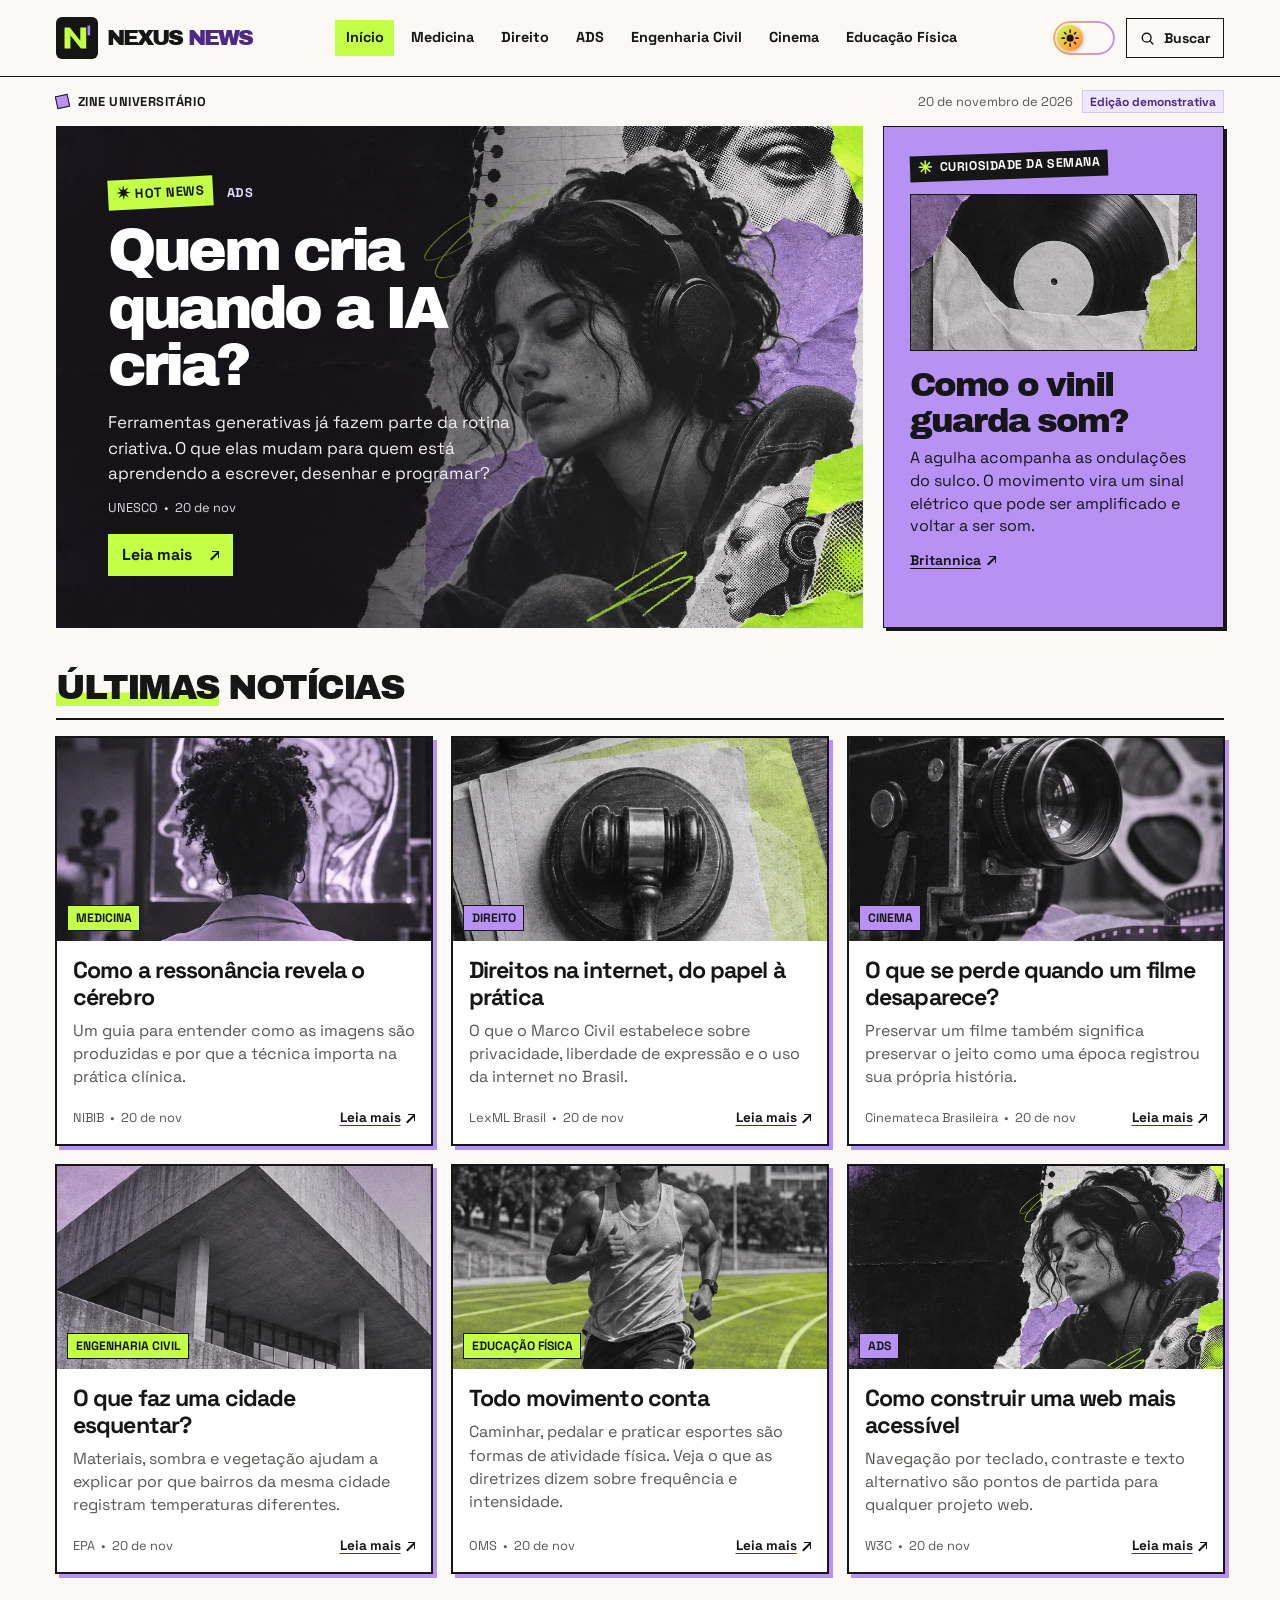
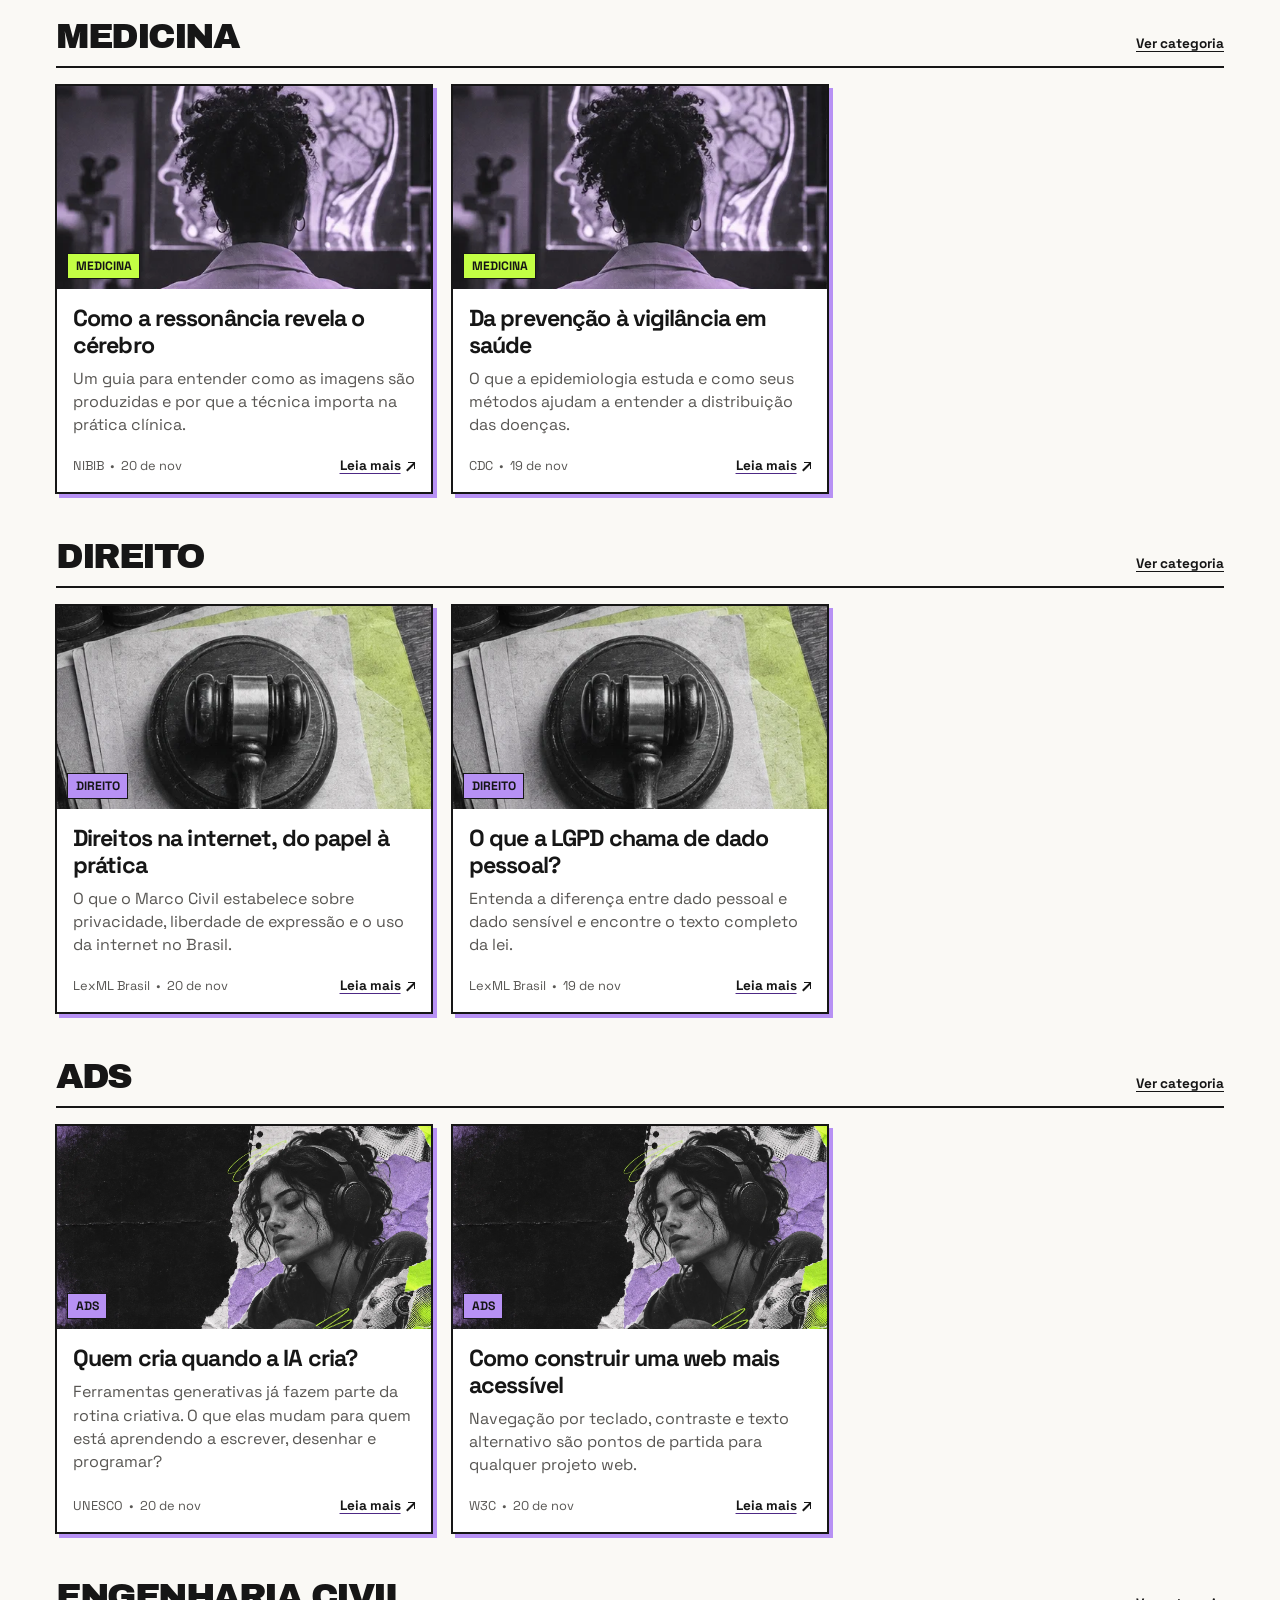
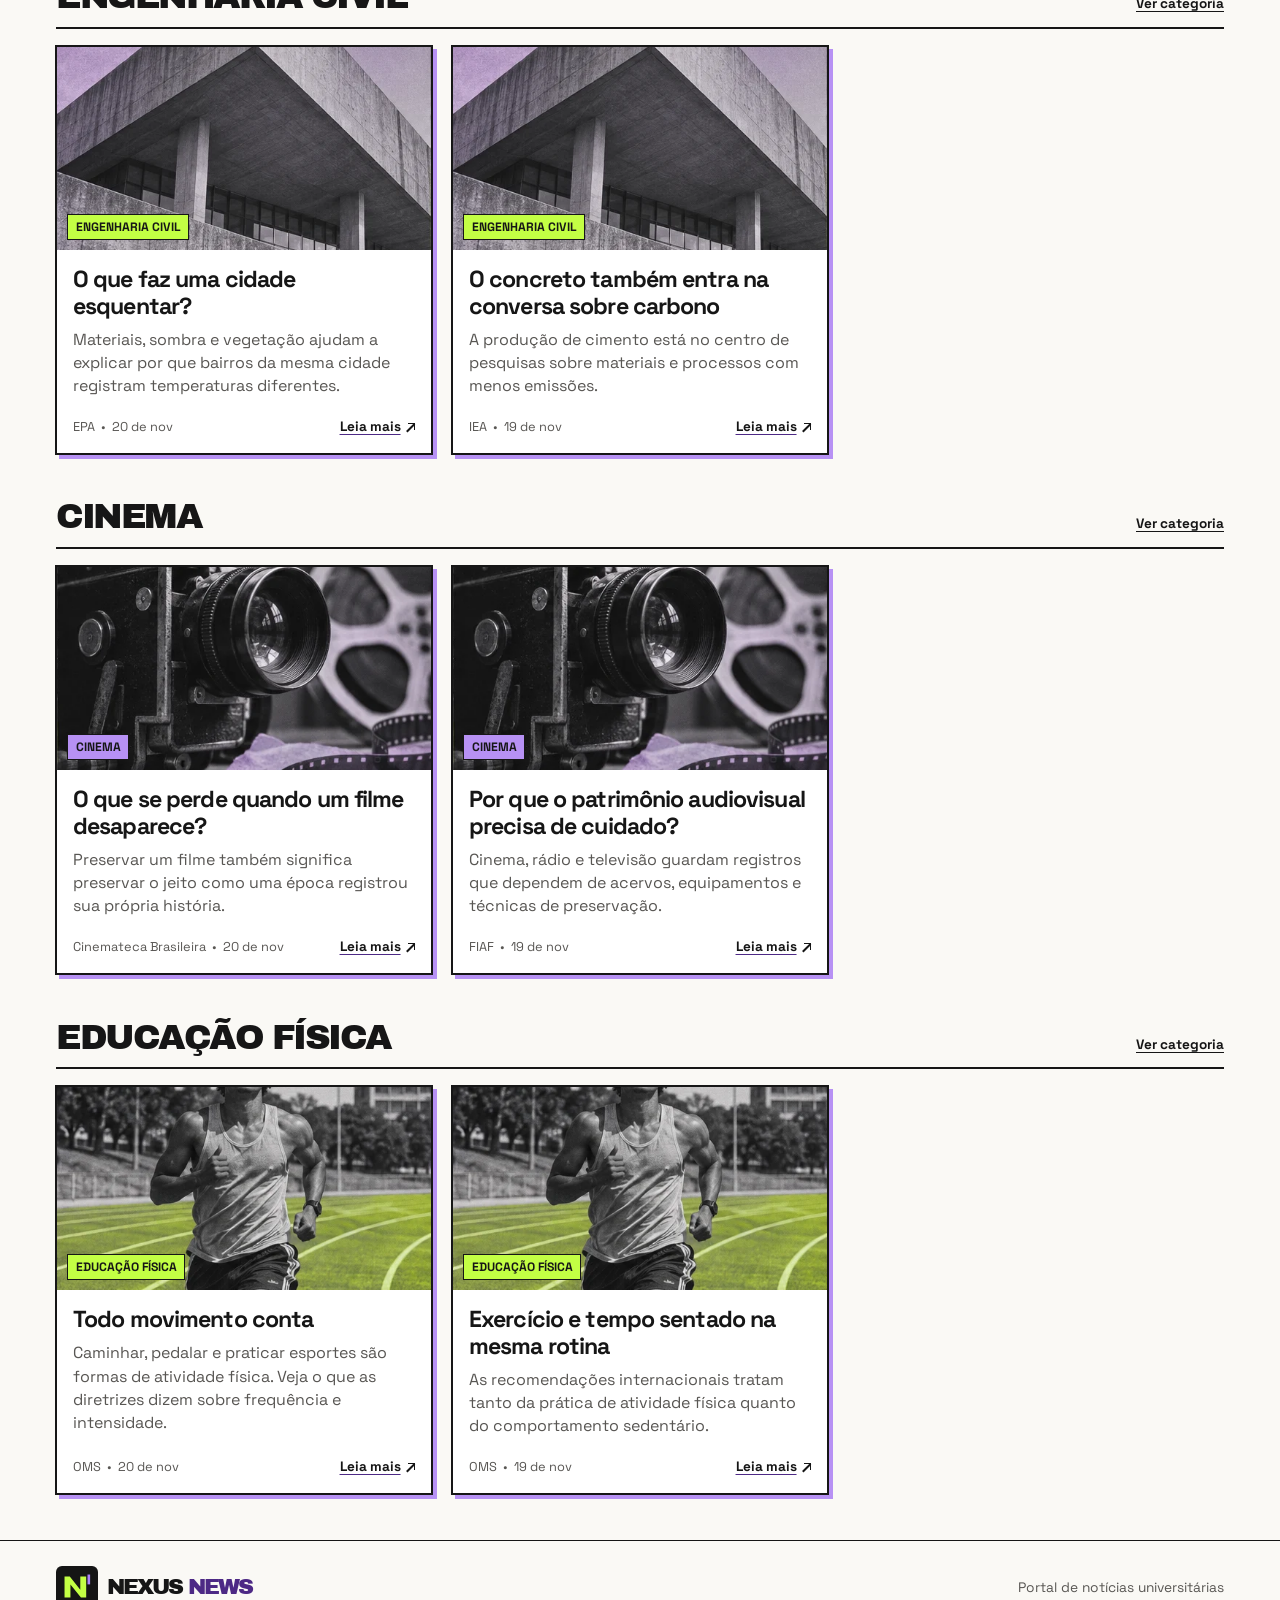
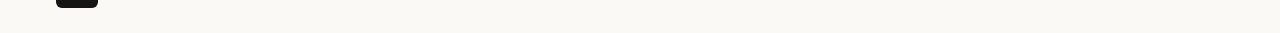
==== commit 4bbc2a86: "Update index.html" ====
--- a/index.html
+++ b/index.html
@@ -3,16 +3,13 @@
 <head>
   <meta charset="utf-8">
   <meta name="viewport" content="width=device-width, initial-scale=1">
-<meta name="color-scheme" content="light dark">
-<script>
-  (function(){try{var t=localStorage.getItem('nexus-theme');
-  if(t!=='dark'&&t!=='light')t=matchMedia('(prefers-color-scheme: dark)').matches?'dark':'light';
-  document.documentElement.setAttribute('data-theme',t);}catch(e){}})();
-</script>
-<link rel="icon" href="./assets/icon.svg" type="image/svg+xml">
-<link rel="stylesheet" href="./css/style.css">
-<script src="./js/theme.js" defer></script>
-<script type="module" src="./js/main.js"></script>
+  <meta name="color-scheme" content="light dark">
+  <script>
+    /* Aplica o tema antes da pintura (evita piscar o tema errado) */
+    (function(){try{var t=localStorage.getItem('nexus-theme');
+    if(t!=='dark'&&t!=='light')t=matchMedia('(prefers-color-scheme: dark)').matches?'dark':'light';
+    document.documentElement.setAttribute('data-theme',t);}catch(e){}})();
+  </script>
   <title>NEXUS NEWS | Zine Universitário</title>
   <meta name="description" content="NEXUS NEWS reúne notícias, curiosidades e referências para estudantes universitários.">
   <meta property="og:type" content="website">
@@ -22,6 +19,7 @@
   <meta property="og:description" content="NEXUS NEWS reúne notícias, curiosidades e referências para estudantes universitários.">
   <link rel="icon" href="./assets/icon.svg" type="image/svg+xml">
   <link rel="stylesheet" href="./css/style.css">
+  <script src="./js/theme.js" defer></script>
   <script type="module" src="./js/main.js"></script>
 </head>
 <body>
@@ -44,6 +42,24 @@
         </ul>
       </nav>
       <div class="header-actions">
+        <button type="button" class="theme-toggle" id="theme-toggle" role="switch"
+                aria-checked="false" aria-label="Modo escuro" aria-describedby="theme-status">
+          <span class="tt-track" aria-hidden="true">
+            <span class="tt-star"></span><span class="tt-star"></span><span class="tt-star"></span>
+            <span class="tt-thumb">
+              <svg class="tt-icon tt-sun" viewBox="0 0 24 24" fill="none" stroke="currentColor" stroke-width="1.8" stroke-linecap="round">
+                <circle cx="12" cy="12" r="4.2" fill="currentColor" stroke="none"/>
+                <path d="M12 2.5v2.6M12 18.9v2.6M2.5 12h2.6M18.9 12h2.6M5.3 5.3l1.8 1.8M16.9 16.9l1.8 1.8M5.3 18.7l1.8-1.8M16.9 7.1l1.8-1.8"/>
+              </svg>
+              <svg class="tt-icon tt-moon" viewBox="0 0 24 24" fill="currentColor">
+                <path d="M21 12.8A9 9 0 1 1 11.2 3a7 7 0 0 0 9.8 9.8z"/>
+                <path class="tt-moon-star" d="M18 2.8l.6 1.7 1.7.6-1.7.6-.6 1.7-.6-1.7-1.7-.6 1.7-.6z"/>
+                <path class="tt-moon-star" d="M21.2 9.2l.4 1.1 1.1.4-1.1.4-.4 1.1-.4-1.1-1.1-.4 1.1-.4z"/>
+              </svg>
+            </span>
+          </span>
+        </button>
+        <span id="theme-status" class="sr-only" role="status">Tema atual: claro.</span>
         <button type="button" class="icon-button" id="search-toggle" aria-label="Buscar notícias"
                 aria-controls="search-panel" aria-expanded="false">
           <svg aria-hidden="true" viewBox="0 0 24 24" fill="none" stroke="currentColor" stroke-width="2" stroke-linecap="round">
